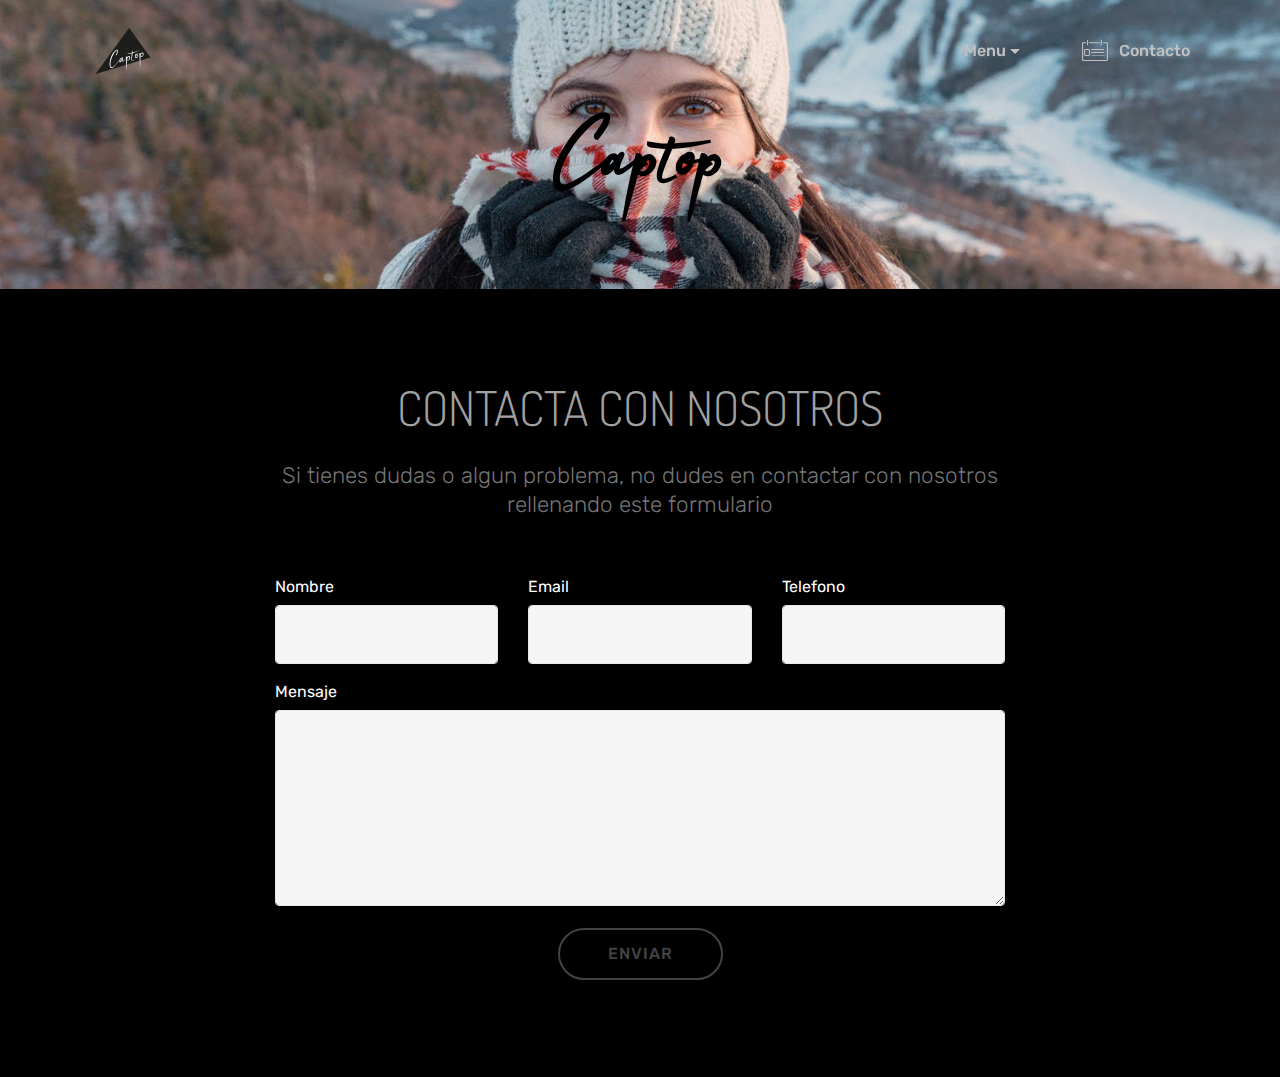
==== contacto.html @ b96c48ef "create github pages" ====
<!DOCTYPE html>
<html >
<head>
  <!-- Site made with Mobirise Website Builder v4.6.6, https://mobirise.com -->
  <meta charset="UTF-8">
  <meta http-equiv="X-UA-Compatible" content="IE=edge">
  <meta name="generator" content="Mobirise v4.6.6, mobirise.com">
  <meta name="viewport" content="width=device-width, initial-scale=1, minimum-scale=1">
  <link rel="shortcut icon" href="assets/images/logo2-a-1.svg" type="image/x-icon">
  <meta name="description" content="">
  <title>Contacto</title>
  <link rel="stylesheet" href="assets/web/assets/mobirise-icons/mobirise-icons.css">
  <link rel="stylesheet" href="assets/tether/tether.min.css">
  <link rel="stylesheet" href="assets/bootstrap/css/bootstrap.min.css">
  <link rel="stylesheet" href="assets/bootstrap/css/bootstrap-grid.min.css">
  <link rel="stylesheet" href="assets/bootstrap/css/bootstrap-reboot.min.css">
  <link rel="stylesheet" href="assets/dropdown/css/style.css">
  <link rel="stylesheet" href="assets/theme/css/style.css">
  <link href="assets/fonts/style.css" rel="stylesheet">
  <link rel="stylesheet" href="assets/mobirise/css/mbr-additional.css" type="text/css">
  
  
  
</head>
<body>
  <section class="menu cid-qMp9y1ImsM" once="menu" id="menu1-g">

    

    <nav class="navbar navbar-expand beta-menu navbar-dropdown align-items-center navbar-fixed-top navbar-toggleable-sm bg-color transparent">
        <button class="navbar-toggler navbar-toggler-right" type="button" data-toggle="collapse" data-target="#navbarSupportedContent" aria-controls="navbarSupportedContent" aria-expanded="false" aria-label="Toggle navigation">
            <div class="hamburger">
                <span></span>
                <span></span>
                <span></span>
                <span></span>
            </div>
        </button>
        <div class="menu-logo">
            <div class="navbar-brand">
                <span class="navbar-logo">
                    
                         <a href="index.html"><img src="assets/images/logo2-a-1.svg" alt="Mobirise" title="" style="height: 5.4rem;"></a>
                    
                </span>
                
            </div>
        </div>
        <div class="collapse navbar-collapse" id="navbarSupportedContent">
            <ul class="navbar-nav nav-dropdown nav-right" data-app-modern-menu="true"><li class="nav-item dropdown">
                    <a class="nav-link link dropdown-toggle text-secondary display-7" href="https://mobirise.com" data-toggle="dropdown-submenu" aria-expanded="false">Menu</a><div class="dropdown-menu"><a class="dropdown-item text-secondary display-7" href="guantes.html">Guantes</a></div>
                </li><li class="nav-item"><a class="nav-link link text-secondary display-7" href="https://mobirise.com"></a></li><li class="nav-item"><a class="nav-link link text-secondary display-7" href="https://mobirise.com"></a></li>
                <li class="nav-item">
                    <a class="nav-link link text-secondary display-7" href="contacto.html"><span class="mbri-contact-form mbr-iconfont mbr-iconfont-btn"></span>Contacto</a>
                </li></ul>
            
        </div>
    </nav>
</section>

<section class="engine"><a href="https://mobirise.ws/a">best free site builder</a></section><section class="header1 cid-qMp9y2sb4Q mbr-parallax-background" id="header1-h">

    

    

    <div class="container">
        <div class="row justify-content-md-center">
            <div class="mbr-white col-md-10">
                <h1 class="mbr-section-title align-center mbr-bold pb-3 mbr-fonts-style display-1">
                    Captop</h1>
                
                
                
            </div>
        </div>
    </div>

</section>

<section class="mbr-section form1 cid-qMp9KgMNsr" id="form1-k">

    

    
    <div class="container">
        <div class="row justify-content-center">
            <div class="title col-12 col-lg-8">
                <h2 class="mbr-section-title align-center pb-3 mbr-fonts-style display-2">
                    CONTACTA CON NOSOTROS</h2>
                <h3 class="mbr-section-subtitle align-center mbr-light pb-3 mbr-fonts-style display-5">Si tienes dudas o algun problema, no dudes en contactar con nosotros rellenando este formulario</h3>
            </div>
        </div>
    </div>
    <div class="container">
        <div class="row justify-content-center">
            <div class="media-container-column col-lg-8" data-form-type="formoid">
                    <div data-form-alert="" hidden="">Gracias por contactar con nosotros, le responderemos lo antes posible. :)</div>
            
                    <form class="mbr-form" action="https://mobirise.com/" method="post" data-form-title="Mobirise Form"><input type="hidden" name="email" data-form-email="true" value="CwK1lJgbt10EMKtwX7HsGAl8DjVcjfV0bcOSW1JVJklhOaJPqnU090bZAW1/lZLxPg0rkuXOEtN1pyR1YtChTVlWdwWMEcW7f8yLIkxkQP5/hunBwJgjudk95UxKI7A6" data-form-field="Email">
                        <div class="row row-sm-offset">
                            <div class="col-md-4 multi-horizontal" data-for="name">
                                <div class="form-group">
                                    <label class="form-control-label mbr-fonts-style display-7" for="name-form1-k">Nombre</label>
                                    <input type="text" class="form-control" name="name" data-form-field="Name" required="" id="name-form1-k">
                                </div>
                            </div>
                            <div class="col-md-4 multi-horizontal" data-for="email">
                                <div class="form-group">
                                    <label class="form-control-label mbr-fonts-style display-7" for="email-form1-k">Email</label>
                                    <input type="email" class="form-control" name="email" data-form-field="Email" required="" id="email-form1-k">
                                </div>
                            </div>
                            <div class="col-md-4 multi-horizontal" data-for="phone">
                                <div class="form-group">
                                    <label class="form-control-label mbr-fonts-style display-7" for="phone-form1-k">Telefono</label>
                                    <input type="tel" class="form-control" name="phone" data-form-field="Phone" id="phone-form1-k">
                                </div>
                            </div>
                        </div>
                        <div class="form-group" data-for="message">
                            <label class="form-control-label mbr-fonts-style display-7" for="message-form1-k">Mensaje</label>
                            <textarea type="text" class="form-control" name="message" rows="7" data-form-field="Message" id="message-form1-k"></textarea>
                        </div>
            
                        <span class="input-group-btn"><button href="" type="submit" class="btn btn-form btn-warning-outline display-4">ENVIAR</button></span>
                    </form>
            </div>
        </div>
    </div>
</section>


  <script src="assets/web/assets/jquery/jquery.min.js"></script>
  <script src="assets/popper/popper.min.js"></script>
  <script src="assets/tether/tether.min.js"></script>
  <script src="assets/bootstrap/js/bootstrap.min.js"></script>
  <script src="assets/dropdown/js/script.min.js"></script>
  <script src="assets/touchswipe/jquery.touch-swipe.min.js"></script>
  <script src="assets/parallax/jarallax.min.js"></script>
  <script src="assets/smoothscroll/smooth-scroll.js"></script>
  <script src="assets/theme/js/script.js"></script>
  <script src="assets/formoid/formoid.min.js"></script>
  
  
</body>
</html>
---- assets/web/assets/mobirise-icons/mobirise-icons.css ----
@font-face {
  font-family: 'MobiriseIcons';
  src:  url('mobirise-icons.eot?spat4u');
  src:  url('mobirise-icons.eot?spat4u#iefix') format('embedded-opentype'),
    url('mobirise-icons.ttf?spat4u') format('truetype'),
    url('mobirise-icons.woff?spat4u') format('woff'),
    url('mobirise-icons.svg?spat4u#MobiriseIcons') format('svg');
  font-weight: normal;
  font-style: normal;
}

[class^="mbri-"], [class*=" mbri-"] {
  /* use !important to prevent issues with browser extensions that change fonts */
  font-family: MobiriseIcons !important;
  speak: none;
  font-style: normal;
  font-weight: normal;
  font-variant: normal;
  text-transform: none;
  line-height: 1;

  /* Better Font Rendering =========== */
  -webkit-font-smoothing: antialiased;
  -moz-osx-font-smoothing: grayscale;
}

.mbri-add-submenu:before {
  content: "\e900";
}
.mbri-alert:before {
  content: "\e901";
}
.mbri-align-center:before {
  content: "\e902";
}
.mbri-align-justify:before {
  content: "\e903";
}
.mbri-align-left:before {
  content: "\e904";
}
.mbri-align-right:before {
  content: "\e905";
}
.mbri-android:before {
  content: "\e906";
}
.mbri-apple:before {
  content: "\e907";
}
.mbri-arrow-down:before {
  content: "\e908";
}
.mbri-arrow-next:before {
  content: "\e909";
}
.mbri-arrow-prev:before {
  content: "\e90a";
}
.mbri-arrow-up:before {
  content: "\e90b";
}
.mbri-bold:before {
  content: "\e90c";
}
.mbri-bookmark:before {
  content: "\e90d";
}
.mbri-bootstrap:before {
  content: "\e90e";
}
.mbri-briefcase:before {
  content: "\e90f";
}
.mbri-browse:before {
  content: "\e910";
}
.mbri-bulleted-list:before {
  content: "\e911";
}
.mbri-calendar:before {
  content: "\e912";
}
.mbri-camera:before {
  content: "\e913";
}
.mbri-cart-add:before {
  content: "\e914";
}
.mbri-cart-full:before {
  content: "\e915";
}
.mbri-cash:before {
  content: "\e916";
}
.mbri-change-style:before {
  content: "\e917";
}
.mbri-chat:before {
  content: "\e918";
}
.mbri-clock:before {
  content: "\e919";
}
.mbri-close:before {
  content: "\e91a";
}
.mbri-cloud:before {
  content: "\e91b";
}
.mbri-code:before {
  content: "\e91c";
}
.mbri-contact-form:before {
  content: "\e91d";
}
.mbri-credit-card:before {
  content: "\e91e";
}
.mbri-cursor-click:before {
  content: "\e91f";
}
.mbri-cust-feedback:before {
  content: "\e920";
}
.mbri-database:before {
  content: "\e921";
}
.mbri-delivery:before {
  content: "\e922";
}
.mbri-desktop:before {
  content: "\e923";
}
.mbri-devices:before {
  content: "\e924";
}
.mbri-down:before {
  content: "\e925";
}
.mbri-download:before {
  content: "\e989";
}
.mbri-drag-n-drop:before {
  content: "\e927";
}
.mbri-drag-n-drop2:before {
  content: "\e928";
}
.mbri-edit:before {
  content: "\e929";
}
.mbri-edit2:before {
  content: "\e92a";
}
.mbri-error:before {
  content: "\e92b";
}
.mbri-extension:before {
  content: "\e92c";
}
.mbri-features:before {
  content: "\e92d";
}
.mbri-file:before {
  content: "\e92e";
}
.mbri-flag:before {
  content: "\e92f";
}
.mbri-folder:before {
  content: "\e930";
}
.mbri-gift:before {
  content: "\e931";
}
.mbri-github:before {
  content: "\e932";
}
.mbri-globe:before {
  content: "\e933";
}
.mbri-globe-2:before {
  content: "\e934";
}
.mbri-growing-chart:before {
  content: "\e935";
}
.mbri-hearth:before {
  content: "\e936";
}
.mbri-help:before {
  content: "\e937";
}
.mbri-home:before {
  content: "\e938";
}
.mbri-hot-cup:before {
  content: "\e939";
}
.mbri-idea:before {
  content: "\e93a";
}
.mbri-image-gallery:before {
  content: "\e93b";
}
.mbri-image-slider:before {
  content: "\e93c";
}
.mbri-info:before {
  content: "\e93d";
}
.mbri-italic:before {
  content: "\e93e";
}
.mbri-key:before {
  content: "\e93f";
}
.mbri-laptop:before {
  content: "\e940";
}
.mbri-layers:before {
  content: "\e941";
}
.mbri-left-right:before {
  content: "\e942";
}
.mbri-left:before {
  content: "\e943";
}
.mbri-letter:before {
  content: "\e944";
}
.mbri-like:before {
  content: "\e945";
}
.mbri-link:before {
  content: "\e946";
}
.mbri-lock:before {
  content: "\e947";
}
.mbri-login:before {
  content: "\e948";
}
.mbri-logout:before {
  content: "\e949";
}
.mbri-magic-stick:before {
  content: "\e94a";
}
.mbri-map-pin:before {
  content: "\e94b";
}
.mbri-menu:before {
  content: "\e94c";
}
.mbri-mobile:before {
  content: "\e94d";
}
.mbri-mobile2:before {
  content: "\e94e";
}
.mbri-mobirise:before {
  content: "\e94f";
}
.mbri-more-horizontal:before {
  content: "\e950";
}
.mbri-more-vertical:before {
  content: "\e951";
}
.mbri-music:before {
  content: "\e952";
}
.mbri-new-file:before {
  content: "\e953";
}
.mbri-numbered-list:before {
  content: "\e954";
}
.mbri-opened-folder:before {
  content: "\e955";
}
.mbri-pages:before {
  content: "\e956";
}
.mbri-paper-plane:before {
  content: "\e957";
}
.mbri-paperclip:before {
  content: "\e958";
}
.mbri-photo:before {
  content: "\e959";
}
.mbri-photos:before {
  content: "\e95a";
}
.mbri-pin:before {
  content: "\e95b";
}
.mbri-play:before {
  content: "\e95c";
}
.mbri-plus:before {
  content: "\e95d";
}
.mbri-preview:before {
  content: "\e95e";
}
.mbri-print:before {
  content: "\e95f";
}
.mbri-protect:before {
  content: "\e960";
}
.mbri-question:before {
  content: "\e961";
}
.mbri-quote-left:before {
  content: "\e962";
}
.mbri-quote-right:before {
  content: "\e963";
}
.mbri-refresh:before {
  content: "\e964";
}
.mbri-responsive:before {
  content: "\e965";
}
.mbri-right:before {
  content: "\e966";
}
.mbri-rocket:before {
  content: "\e967";
}
.mbri-sad-face:before {
  content: "\e968";
}
.mbri-sale:before {
  content: "\e969";
}
.mbri-save:before {
  content: "\e96a";
}
.mbri-search:before {
  content: "\e96b";
}
.mbri-setting:before {
  content: "\e96c";
}
.mbri-setting2:before {
  content: "\e96d";
}
.mbri-setting3:before {
  content: "\e96e";
}
.mbri-share:before {
  content: "\e96f";
}
.mbri-shopping-bag:before {
  content: "\e970";
}
.mbri-shopping-basket:before {
  content: "\e971";
}
.mbri-shopping-cart:before {
  content: "\e972";
}
.mbri-sites:before {
  content: "\e973";
}
.mbri-smile-face:before {
  content: "\e974";
}
.mbri-speed:before {
  content: "\e975";
}
.mbri-star:before {
  content: "\e976";
}
.mbri-success:before {
  content: "\e977";
}
.mbri-sun:before {
  content: "\e978";
}
.mbri-sun2:before {
  content: "\e979";
}
.mbri-tablet:before {
  content: "\e97a";
}
.mbri-tablet-vertical:before {
  content: "\e97b";
}
.mbri-target:before {
  content: "\e97c";
}
.mbri-timer:before {
  content: "\e97d";
}
.mbri-to-ftp:before {
  content: "\e97e";
}
.mbri-to-local-drive:before {
  content: "\e97f";
}
.mbri-touch-swipe:before {
  content: "\e980";
}
.mbri-touch:before {
  content: "\e981";
}
.mbri-trash:before {
  content: "\e982";
}
.mbri-underline:before {
  content: "\e983";
}
.mbri-unlink:before {
  content: "\e984";
}
.mbri-unlock:before {
  content: "\e985";
}
.mbri-up-down:before {
  content: "\e986";
}
.mbri-up:before {
  content: "\e987";
}
.mbri-update:before {
  content: "\e988";
}
.mbri-upload:before {
 content: "\e926"; 
}
.mbri-user:before {
  content: "\e98a";
}
.mbri-user2:before {
  content: "\e98b";
}
.mbri-users:before {
  content: "\e98c";
}
.mbri-video:before {
  content: "\e98d";
}
.mbri-video-play:before {
  content: "\e98e";
}
.mbri-watch:before {
  content: "\e98f";
}
.mbri-website-theme:before {
  content: "\e990";
}
.mbri-wifi:before {
  content: "\e991";
}
.mbri-windows:before {
  content: "\e992";
}
.mbri-zoom-out:before {
  content: "\e993";
}
.mbri-redo:before {
  content: "\e994";
}
.mbri-undo:before {
  content: "\e995";
}
---- assets/dropdown/css/style.css ----
.navbar-dropdown {
  left: 0;
  padding: 0;
  position: absolute;
  right: 0;
  top: 0;
  transition: all 0.45s ease;
  z-index: 1030;
  background: #282828; }
  .navbar-dropdown .navbar-logo {
    margin-right: 0.8rem;
    transition: margin 0.3s ease-in-out;
    vertical-align: middle; }
    .navbar-dropdown .navbar-logo img {
      height: 3.125rem;
      transition: all 0.3s ease-in-out; }
    .navbar-dropdown .navbar-logo.mbr-iconfont {
      font-size: 3.125rem;
      line-height: 3.125rem; }
  .navbar-dropdown .navbar-caption {
    font-weight: 700;
    white-space: normal;
    vertical-align: -4px;
    line-height: 3.125rem !important; }
    .navbar-dropdown .navbar-caption, .navbar-dropdown .navbar-caption:hover {
      color: inherit;
      text-decoration: none; }
  .navbar-dropdown .mbr-iconfont + .navbar-caption {
    vertical-align: -1px; }
  .navbar-dropdown.navbar-fixed-top {
    position: fixed; }
  .navbar-dropdown .navbar-brand span {
    vertical-align: -4px; }
  .navbar-dropdown.bg-color.transparent {
    background: none; }
  .navbar-dropdown.navbar-short .navbar-brand {
    padding: 0.625rem 0; }
    .navbar-dropdown.navbar-short .navbar-brand span {
      vertical-align: -1px; }
  .navbar-dropdown.navbar-short .navbar-caption {
    line-height: 2.375rem !important;
    vertical-align: -2px; }
  .navbar-dropdown.navbar-short .navbar-logo {
    margin-right: 0.5rem; }
    .navbar-dropdown.navbar-short .navbar-logo img {
      height: 2.375rem; }
    .navbar-dropdown.navbar-short .navbar-logo.mbr-iconfont {
      font-size: 2.375rem;
      line-height: 2.375rem; }
  .navbar-dropdown.navbar-short .mbr-table-cell {
    height: 3.625rem; }
  .navbar-dropdown .navbar-close {
    left: 0.6875rem;
    position: fixed;
    top: 0.75rem;
    z-index: 1000; }
  .navbar-dropdown .hamburger-icon {
    content: "";
    display: inline-block;
    vertical-align: middle;
    width: 16px;
    -webkit-box-shadow: 0 -6px 0 1px #282828,0 0 0 1px #282828,0 6px 0 1px #282828;
    -moz-box-shadow: 0 -6px 0 1px #282828,0 0 0 1px #282828,0 6px 0 1px #282828;
    box-shadow: 0 -6px 0 1px #282828,0 0 0 1px #282828,0 6px 0 1px #282828; }

.dropdown-menu .dropdown-toggle[data-toggle="dropdown-submenu"]::after {
  border-bottom: 0.35em solid transparent;
  border-left: 0.35em solid;
  border-right: 0;
  border-top: 0.35em solid transparent;
  margin-left: 0.3rem; }

.dropdown-menu .dropdown-item:focus {
  outline: 0; }

.nav-dropdown {
  font-size: 0.75rem;
  font-weight: 500;
  height: auto !important; }
  .nav-dropdown .nav-btn {
    padding-left: 1rem; }
  .nav-dropdown .link {
    margin: .667em 1.667em;
    font-weight: 500;
    padding: 0;
    transition: color .2s ease-in-out; }
    .nav-dropdown .link.dropdown-toggle {
      margin-right: 2.583em; }
      .nav-dropdown .link.dropdown-toggle::after {
        margin-left: .25rem;
        border-top: 0.35em solid;
        border-right: 0.35em solid transparent;
        border-left: 0.35em solid transparent;
        border-bottom: 0; }
      .nav-dropdown .link.dropdown-toggle[aria-expanded="true"] {
        margin: 0;
        padding: 0.667em 3.263em  0.667em 1.667em; }
  .nav-dropdown .link::after,
  .nav-dropdown .dropdown-item::after {
    color: inherit; }
  .nav-dropdown .btn {
    font-size: 0.75rem;
    font-weight: 700;
    letter-spacing: 0;
    margin-bottom: 0;
    padding-left: 1.25rem;
    padding-right: 1.25rem; }
  .nav-dropdown .dropdown-menu {
    border-radius: 0;
    border: 0;
    left: 0;
    margin: 0;
    padding-bottom: 1.25rem;
    padding-top: 1.25rem;
    position: relative; }
  .nav-dropdown .dropdown-submenu {
    margin-left: 0.125rem;
    top: 0; }
  .nav-dropdown .dropdown-item {
    font-weight: 500;
    line-height: 2;
    padding: 0.3846em 4.615em 0.3846em 1.5385em;
    position: relative;
    transition: color .2s ease-in-out, background-color .2s ease-in-out; }
    .nav-dropdown .dropdown-item::after {
      margin-top: -0.3077em;
      position: absolute;
      right: 1.1538em;
      top: 50%; }
    .nav-dropdown .dropdown-item:focus, .nav-dropdown .dropdown-item:hover {
      background: none; }

@media (max-width: 767px) {
  .nav-dropdown.navbar-toggleable-sm {
    bottom: 0;
    display: none;
    left: 0;
    overflow-x: hidden;
    position: fixed;
    top: 0;
    transform: translateX(-100%);
    -ms-transform: translateX(-100%);
    -webkit-transform: translateX(-100%);
    width: 18.75rem;
    z-index: 999; } }
.nav-dropdown.navbar-toggleable-xl {
  bottom: 0;
  display: none;
  left: 0;
  overflow-x: hidden;
  position: fixed;
  top: 0;
  transform: translateX(-100%);
  -ms-transform: translateX(-100%);
  -webkit-transform: translateX(-100%);
  width: 18.75rem;
  z-index: 999; }

.nav-dropdown-sm {
  display: block !important;
  overflow-x: hidden;
  overflow: auto;
  padding-top: 3.875rem; }
  .nav-dropdown-sm::after {
    content: "";
    display: block;
    height: 3rem;
    width: 100%; }
  .nav-dropdown-sm.collapse.in ~ .navbar-close {
    display: block !important; }
  .nav-dropdown-sm.collapsing, .nav-dropdown-sm.collapse.in {
    transform: translateX(0);
    -ms-transform: translateX(0);
    -webkit-transform: translateX(0);
    transition: all 0.25s ease-out;
    -webkit-transition: all 0.25s ease-out;
    background: #282828; }
  .nav-dropdown-sm.collapsing[aria-expanded="false"] {
    transform: translateX(-100%);
    -ms-transform: translateX(-100%);
    -webkit-transform: translateX(-100%); }
  .nav-dropdown-sm .nav-item {
    display: block;
    margin-left: 0 !important;
    padding-left: 0; }
  .nav-dropdown-sm .link,
  .nav-dropdown-sm .dropdown-item {
    border-top: 1px dotted rgba(255, 255, 255, 0.1);
    font-size: 0.8125rem;
    line-height: 1.6;
    margin: 0 !important;
    padding: 0.875rem 2.4rem 0.875rem 1.5625rem !important;
    position: relative;
    white-space: normal; }
    .nav-dropdown-sm .link:focus, .nav-dropdown-sm .link:hover,
    .nav-dropdown-sm .dropdown-item:focus,
    .nav-dropdown-sm .dropdown-item:hover {
      background: rgba(0, 0, 0, 0.2) !important;
      color: #c0a375; }
  .nav-dropdown-sm .nav-btn {
    position: relative;
    padding: 1.5625rem 1.5625rem 0 1.5625rem; }
    .nav-dropdown-sm .nav-btn::before {
      border-top: 1px dotted rgba(255, 255, 255, 0.1);
      content: "";
      left: 0;
      position: absolute;
      top: 0;
      width: 100%; }
    .nav-dropdown-sm .nav-btn + .nav-btn {
      padding-top: 0.625rem; }
      .nav-dropdown-sm .nav-btn + .nav-btn::before {
        display: none; }
  .nav-dropdown-sm .btn {
    padding: 0.625rem 0; }
  .nav-dropdown-sm .dropdown-toggle[data-toggle="dropdown-submenu"]::after {
    margin-left: .25rem;
    border-top: 0.35em solid;
    border-right: 0.35em solid transparent;
    border-left: 0.35em solid transparent;
    border-bottom: 0; }
  .nav-dropdown-sm .dropdown-toggle[data-toggle="dropdown-submenu"][aria-expanded="true"]::after {
    border-top: 0;
    border-right: 0.35em solid transparent;
    border-left: 0.35em solid transparent;
    border-bottom: 0.35em solid; }
  .nav-dropdown-sm .dropdown-menu {
    margin: 0;
    padding: 0;
    position: relative;
    top: 0;
    left: 0;
    width: 100%;
    border: 0;
    float: none;
    border-radius: 0;
    background: none; }
  .nav-dropdown-sm .dropdown-submenu {
    left: 100%;
    margin-left: 0.125rem;
    margin-top: -1.25rem;
    top: 0; }

.navbar-toggleable-sm .nav-dropdown .dropdown-menu {
  position: absolute; }

.navbar-toggleable-sm .nav-dropdown .dropdown-submenu {
  left: 100%;
  margin-left: 0.125rem;
  margin-top: -1.25rem;
  top: 0; }

.navbar-toggleable-sm.opened .nav-dropdown .dropdown-menu {
  position: relative; }

.navbar-toggleable-sm.opened .nav-dropdown .dropdown-submenu {
  left: 0;
  margin-left: 00rem;
  margin-top: 0rem;
  top: 0; }

.is-builder .nav-dropdown.collapsing {
  transition: none !important; }

/*# sourceMappingURL=style.css.map */
---- assets/theme/css/style.css ----
/*!
 * Mobirise v4 theme (https://mobirise.com/)
 * Copyright 2017 Mobirise
 */
section {
  background-color: #eeeeee; }

section,
.container,
.container-fluid {
  position: relative;
  word-wrap: break-word; }

a.mbr-iconfont:hover {
  text-decoration: none; }

.article .lead p, .article .lead ul, .article .lead ol, .article .lead pre, .article .lead blockquote {
  margin-bottom: 0; }

a {
  font-style: normal;
  font-weight: 400;
  cursor: pointer; }
  a, a:hover {
    text-decoration: none; }

figure {
  margin-bottom: 0; }

body {
  color: #232323; }

h1, h2, h3, h4, h5, h6,
.h1, .h2, .h3, .h4, .h5, .h6,
.display-1, .display-2, .display-3, .display-4 {
  line-height: 1;
  word-break: break-word;
  word-wrap: break-word; }

b, strong {
  font-weight: bold; }

blockquote {
  padding: 10px 0 10px 20px;
  position: relative;
  border-left: 2px solid;
  border-color: #ff3366; }

input:-webkit-autofill, input:-webkit-autofill:hover, input:-webkit-autofill:focus, input:-webkit-autofill:active {
  transition-delay: 9999s;
  transition-property: background-color, color; }

textarea[type="hidden"] {
  display: none; }

body {
  position: relative; }

section {
  background-position: 50% 50%;
  background-repeat: no-repeat;
  background-size: cover; }
  section .mbr-background-video,
  section .mbr-background-video-preview {
    position: absolute;
    bottom: 0;
    left: 0;
    right: 0;
    top: 0; }

.hidden {
  visibility: hidden; }

.mbr-z-index20 {
  z-index: 20; }

/*! Base colors */
.mbr-white {
  color: #ffffff; }

.mbr-black {
  color: #000000; }

.mbr-bg-white {
  background-color: #ffffff; }

.mbr-bg-black {
  background-color: #000000; }

/*! Text-aligns */
.align-left {
  text-align: left; }

.align-center {
  text-align: center; }

.align-right {
  text-align: right; }

@media (max-width: 767px) {
  .align-left, .align-center, .align-right, .mbr-section-btn, .mbr-section-title {
    text-align: center; } }
/*! Font-weight  */
.mbr-light {
  font-weight: 300; }

.mbr-regular {
  font-weight: 400; }

.mbr-semibold {
  font-weight: 500; }

.mbr-bold {
  font-weight: 700; }

/*! Media  */
.media-size-item {
  -webkit-flex: 1 1 auto;
  -moz-flex: 1 1 auto;
  -ms-flex: 1 1 auto;
  -o-flex: 1 1 auto;
  flex: 1 1 auto; }

.media-content {
  -webkit-flex-basis: 100%;
  flex-basis: 100%; }

.media-container-row {
  display: -ms-flexbox;
  display: -webkit-flex;
  display: flex;
  -webkit-flex-direction: row;
  -ms-flex-direction: row;
  flex-direction: row;
  -webkit-flex-wrap: wrap;
  -ms-flex-wrap: wrap;
  flex-wrap: wrap;
  -webkit-justify-content: center;
  -ms-flex-pack: center;
  justify-content: center;
  -webkit-align-content: center;
  -ms-flex-line-pack: center;
  align-content: center;
  -webkit-align-items: start;
  -ms-flex-align: start;
  align-items: start; }
  .media-container-row .media-size-item {
    width: 400px; }

.media-container-column {
  display: -ms-flexbox;
  display: -webkit-flex;
  display: flex;
  -webkit-flex-direction: column;
  -ms-flex-direction: column;
  flex-direction: column;
  -webkit-flex-wrap: wrap;
  -ms-flex-wrap: wrap;
  flex-wrap: wrap;
  -webkit-justify-content: center;
  -ms-flex-pack: center;
  justify-content: center;
  -webkit-align-content: center;
  -ms-flex-line-pack: center;
  align-content: center;
  -webkit-align-items: stretch;
  -ms-flex-align: stretch;
  align-items: stretch; }
  .media-container-column > * {
    width: 100%; }

@media (min-width: 992px) {
  .media-container-row {
    -webkit-flex-wrap: nowrap;
    -ms-flex-wrap: nowrap;
    flex-wrap: nowrap; } }
figure {
  overflow: hidden; }

figure[mbr-media-size] {
  transition: width 0.1s; }

.mbr-figure img, .mbr-figure iframe {
  display: block;
  width: 100%; }

.card {
  background-color: transparent;
  border: none; }

.card-img {
  text-align: center;
  flex-shrink: 0; }

.media {
  max-width: 100%;
  margin: 0 auto; }

.mbr-figure {
  -ms-flex-item-align: center;
  -ms-grid-row-align: center;
  -webkit-align-self: center;
  align-self: center; }

.media-container > div {
  max-width: 100%; }

.mbr-figure img, .card-img img {
  width: 100%; }

@media (max-width: 991px) {
  .media-size-item {
    width: auto !important; }

  .media {
    width: auto; }

  .mbr-figure {
    width: 100% !important; } }
/*! Buttons */
.mbr-section-btn {
  margin-left: -.25rem;
  margin-right: -.25rem;
  font-size: 0; }

nav .mbr-section-btn {
  margin-left: 0rem;
  margin-right: 0rem; }

/*! Btn icon margin */
.btn .mbr-iconfont, .btn.btn-sm .mbr-iconfont {
  cursor: pointer;
  margin-right: 0.5rem; }

.btn.btn-md .mbr-iconfont, .btn.btn-md .mbr-iconfont {
  margin-right: 0.8rem; }

.mbr-regular {
  font-weight: 400; }

.mbr-semibold {
  font-weight: 500; }

.mbr-bold {
  font-weight: 700; }

[type="submit"] {
  -webkit-appearance: none; }

/*! Full-screen */
.mbr-fullscreen .mbr-overlay {
  min-height: 100vh; }

.mbr-fullscreen {
  display: flex;
  display: -webkit-flex;
  display: -moz-flex;
  display: -ms-flex;
  display: -o-flex;
  align-items: center;
  -webkit-align-items: center;
  min-height: 100vh;
  padding-top: 3rem;
  padding-bottom: 3rem; }

/*! Map */
.map {
  height: 25rem;
  position: relative; }
  .map iframe {
    width: 100%;
    height: 100%; }

/* Form */
.form-asterisk {
  font-family: initial;
  position: absolute;
  top: -2px;
  font-weight: normal; }

/*! Scroll to top arrow */
.mbr-arrow-up {
  bottom: 25px;
  right: 90px;
  position: fixed;
  text-align: right;
  z-index: 5000;
  color: #ffffff;
  font-size: 32px;
  transform: rotate(180deg);
  -webkit-transform: rotate(180deg); }

.mbr-arrow-up a {
  background: rgba(0, 0, 0, 0.2);
  border-radius: 3px;
  color: #fff;
  display: inline-block;
  height: 60px;
  width: 60px;
  outline-style: none !important;
  position: relative;
  text-decoration: none;
  transition: all .3s ease-in-out;
  cursor: pointer;
  text-align: center; }
  .mbr-arrow-up a:hover {
    background-color: rgba(0, 0, 0, 0.4); }
  .mbr-arrow-up a i {
    line-height: 60px; }

.mbr-arrow-up-icon {
  display: block;
  color: #fff; }

.mbr-arrow-up-icon::before {
  content: "\203a";
  display: inline-block;
  font-family: serif;
  font-size: 32px;
  line-height: 1;
  font-style: normal;
  position: relative;
  top: 6px;
  left: -4px;
  -webkit-transform: rotate(-90deg);
  transform: rotate(-90deg); }

/*! Arrow Down */
.mbr-arrow {
  position: absolute;
  bottom: 45px;
  left: 50%;
  width: 60px;
  height: 60px;
  cursor: pointer;
  background-color: rgba(80, 80, 80, 0.5);
  border-radius: 50%;
  -webkit-transform: translateX(-50%);
  transform: translateX(-50%); }
  .mbr-arrow > a {
    display: inline-block;
    text-decoration: none;
    outline-style: none;
    -webkit-animation: arrowdown 1.7s ease-in-out infinite;
    animation: arrowdown 1.7s ease-in-out infinite; }
    .mbr-arrow > a > i {
      position: absolute;
      top: -2px;
      left: 15px;
      font-size: 2rem; }

@keyframes arrowdown {
  0% {
    transform: translateY(0px);
    -webkit-transform: translateY(0px); }
  50% {
    transform: translateY(-5px);
    -webkit-transform: translateY(-5px); }
  100% {
    transform: translateY(0px);
    -webkit-transform: translateY(0px); } }
@-webkit-keyframes arrowdown {
  0% {
    transform: translateY(0px);
    -webkit-transform: translateY(0px); }
  50% {
    transform: translateY(-5px);
    -webkit-transform: translateY(-5px); }
  100% {
    transform: translateY(0px);
    -webkit-transform: translateY(0px); } }
@media (max-width: 500px) {
  .mbr-arrow-up {
    left: 50%;
    right: auto;
    transform: translateX(-50%) rotate(180deg);
    -webkit-transform: translateX(-50%) rotate(180deg); } }
/*Gradients animation*/
@keyframes gradient-animation {
  from {
    background-position: 0% 100%;
    animation-timing-function: ease-in-out; }
  to {
    background-position: 100% 0%;
    animation-timing-function: ease-in-out; } }
@-webkit-keyframes gradient-animation {
  from {
    background-position: 0% 100%;
    animation-timing-function: ease-in-out; }
  to {
    background-position: 100% 0%;
    animation-timing-function: ease-in-out; } }
.bg-gradient {
  background-size: 200% 200%;
  animation: gradient-animation 5s infinite alternate;
  -webkit-animation: gradient-animation 5s infinite alternate; }

.menu .navbar-brand {
  display: -webkit-flex; }
  .menu .navbar-brand span {
    display: flex;
    display: -webkit-flex; }
  .menu .navbar-brand .navbar-caption-wrap {
    display: -webkit-flex; }
  .menu .navbar-brand .navbar-logo img {
    display: -webkit-flex; }
@media (min-width: 768px) and (max-width: 991px) {
  .menu .navbar-toggleable-sm .navbar-nav {
    display: -webkit-box;
    display: -webkit-flex;
    display: -ms-flexbox; } }
@media (min-width: 992px) {
  .menu .navbar-nav.nav-dropdown {
    display: -webkit-flex; }
  .menu .navbar-toggleable-sm .navbar-collapse {
    display: -webkit-flex !important; } }

/*# sourceMappingURL=style.css.map */
.engine {
	position: absolute;
	text-indent: -2400px;
	text-align: center;
	padding: 0;
	top: 0;
	left: -2400px;
}
---- assets/fonts/style.css ----
@font-face {
   font-family: 'Apalu';
   src: url('Apalu/font.ttf');
}
---- assets/mobirise/css/mbr-additional.css ----
@import url(https://fonts.googleapis.com/css?family=Dosis:200,300,400,500,600,700,800);
@import url(https://fonts.googleapis.com/css?family=Rubik:300,300i,400,400i,500,500i,700,700i,900,900i);




body {
  font-style: normal;
  line-height: 1.5;
}
.mbr-section-title {
  font-style: normal;
  line-height: 1.2;
}
.mbr-section-subtitle {
  line-height: 1.3;
}
.mbr-text {
  font-style: normal;
  line-height: 1.6;
}
.display-1 {
  font-family: 'Apalu';
  font-size: 6rem;
}
.display-1 > .mbr-iconfont {
  font-size: 9.6rem;
}
.display-2 {
  font-family: 'Dosis', sans-serif;
  font-size: 3rem;
}
.display-2 > .mbr-iconfont {
  font-size: 4.8rem;
}
.display-4 {
  font-family: 'Rubik', sans-serif;
  font-size: 1rem;
}
.display-4 > .mbr-iconfont {
  font-size: 1.6rem;
}
.display-5 {
  font-family: 'Rubik', sans-serif;
  font-size: 1.4rem;
}
.display-5 > .mbr-iconfont {
  font-size: 2.24rem;
}
.display-7 {
  font-family: 'Rubik', sans-serif;
  font-size: 1rem;
}
.display-7 > .mbr-iconfont {
  font-size: 1.6rem;
}
/* ---- Fluid typography for mobile devices ---- */
/* 1.4 - font scale ratio ( bootstrap == 1.42857 ) */
/* 100vw - current viewport width */
/* (48 - 20)  48 == 48rem == 768px, 20 == 20rem == 320px(minimal supported viewport) */
/* 0.65 - min scale variable, may vary */
@media (max-width: 768px) {
  .display-1 {
    font-size: 4.8rem;
    font-size: calc( 2.75rem + (6 - 2.75) * ((100vw - 20rem) / (48 - 20)));
    line-height: calc( 1.4 * (2.75rem + (6 - 2.75) * ((100vw - 20rem) / (48 - 20))));
  }
  .display-2 {
    font-size: 2.4rem;
    font-size: calc( 1.7rem + (3 - 1.7) * ((100vw - 20rem) / (48 - 20)));
    line-height: calc( 1.4 * (1.7rem + (3 - 1.7) * ((100vw - 20rem) / (48 - 20))));
  }
  .display-4 {
    font-size: 0.8rem;
    font-size: calc( 1rem + (1 - 1) * ((100vw - 20rem) / (48 - 20)));
    line-height: calc( 1.4 * (1rem + (1 - 1) * ((100vw - 20rem) / (48 - 20))));
  }
  .display-5 {
    font-size: 1.12rem;
    font-size: calc( 1.14rem + (1.4 - 1.14) * ((100vw - 20rem) / (48 - 20)));
    line-height: calc( 1.4 * (1.14rem + (1.4 - 1.14) * ((100vw - 20rem) / (48 - 20))));
  }
}
/* Buttons */
.btn {
  font-weight: 500;
  border-width: 2px;
  font-style: normal;
  letter-spacing: 1px;
  margin: .4rem .8rem;
  white-space: normal;
  -webkit-transition: all 0.3s ease-in-out;
  -moz-transition: all 0.3s ease-in-out;
  transition: all 0.3s ease-in-out;
  padding: 1rem 3rem;
  border-radius: 3px;
  display: inline-flex;
  align-items: center;
  justify-content: center;
  word-break: break-word;
}
.btn-sm {
  font-weight: 500;
  letter-spacing: 1px;
  -webkit-transition: all 0.3s ease-in-out;
  -moz-transition: all 0.3s ease-in-out;
  transition: all 0.3s ease-in-out;
  padding: 0.6rem 1.5rem;
  border-radius: 3px;
}
.btn-md {
  font-weight: 500;
  letter-spacing: 1px;
  margin: .4rem .8rem !important;
  -webkit-transition: all 0.3s ease-in-out;
  -moz-transition: all 0.3s ease-in-out;
  transition: all 0.3s ease-in-out;
  padding: 1rem 3rem;
  border-radius: 3px;
}
.btn-lg {
  font-weight: 500;
  letter-spacing: 1px;
  margin: .4rem .8rem !important;
  -webkit-transition: all 0.3s ease-in-out;
  -moz-transition: all 0.3s ease-in-out;
  transition: all 0.3s ease-in-out;
  padding: 1.2rem 3.2rem;
  border-radius: 3px;
}
.bg-primary {
  background-color: #000000 !important;
}
.bg-success {
  background-color: #ffffff !important;
}
.bg-info {
  background-color: #232323 !important;
}
.bg-warning {
  background-color: #767676 !important;
}
.bg-danger {
  background-color: #a1a1a1 !important;
}
.btn-primary,
.btn-primary:active {
  background-color: #000000 !important;
  border-color: #000000 !important;
  color: #ffffff !important;
}
.btn-primary:hover,
.btn-primary:focus,
.btn-primary.focus,
.btn-primary.active {
  color: #ffffff !important;
  background-color: #000000 !important;
  border-color: #000000 !important;
}
.btn-primary.disabled,
.btn-primary:disabled {
  color: #ffffff !important;
  background-color: #000000 !important;
  border-color: #000000 !important;
}
.btn-secondary,
.btn-secondary:active {
  background-color: #c1c1c1 !important;
  border-color: #c1c1c1 !important;
  color: #ffffff !important;
}
.btn-secondary:hover,
.btn-secondary:focus,
.btn-secondary.focus,
.btn-secondary.active {
  color: #ffffff !important;
  background-color: #9b9b9b !important;
  border-color: #9b9b9b !important;
}
.btn-secondary.disabled,
.btn-secondary:disabled {
  color: #ffffff !important;
  background-color: #9b9b9b !important;
  border-color: #9b9b9b !important;
}
.btn-info,
.btn-info:active {
  background-color: #232323 !important;
  border-color: #232323 !important;
  color: #ffffff !important;
}
.btn-info:hover,
.btn-info:focus,
.btn-info.focus,
.btn-info.active {
  color: #ffffff !important;
  background-color: #000000 !important;
  border-color: #000000 !important;
}
.btn-info.disabled,
.btn-info:disabled {
  color: #ffffff !important;
  background-color: #000000 !important;
  border-color: #000000 !important;
}
.btn-success,
.btn-success:active {
  background-color: #ffffff !important;
  border-color: #ffffff !important;
  color: #808080 !important;
}
.btn-success:hover,
.btn-success:focus,
.btn-success.focus,
.btn-success.active {
  color: #808080 !important;
  background-color: #d9d9d9 !important;
  border-color: #d9d9d9 !important;
}
.btn-success.disabled,
.btn-success:disabled {
  color: #808080 !important;
  background-color: #d9d9d9 !important;
  border-color: #d9d9d9 !important;
}
.btn-warning,
.btn-warning:active {
  background-color: #767676 !important;
  border-color: #767676 !important;
  color: #ffffff !important;
}
.btn-warning:hover,
.btn-warning:focus,
.btn-warning.focus,
.btn-warning.active {
  color: #ffffff !important;
  background-color: #505050 !important;
  border-color: #505050 !important;
}
.btn-warning.disabled,
.btn-warning:disabled {
  color: #ffffff !important;
  background-color: #505050 !important;
  border-color: #505050 !important;
}
.btn-danger,
.btn-danger:active {
  background-color: #a1a1a1 !important;
  border-color: #a1a1a1 !important;
  color: #ffffff !important;
}
.btn-danger:hover,
.btn-danger:focus,
.btn-danger.focus,
.btn-danger.active {
  color: #ffffff !important;
  background-color: #7b7b7b !important;
  border-color: #7b7b7b !important;
}
.btn-danger.disabled,
.btn-danger:disabled {
  color: #ffffff !important;
  background-color: #7b7b7b !important;
  border-color: #7b7b7b !important;
}
.btn-white {
  color: #333333 !important;
}
.btn-white,
.btn-white:active {
  background-color: #ffffff !important;
  border-color: #ffffff !important;
  color: #808080 !important;
}
.btn-white:hover,
.btn-white:focus,
.btn-white.focus,
.btn-white.active {
  color: #808080 !important;
  background-color: #d9d9d9 !important;
  border-color: #d9d9d9 !important;
}
.btn-white.disabled,
.btn-white:disabled {
  color: #808080 !important;
  background-color: #d9d9d9 !important;
  border-color: #d9d9d9 !important;
}
.btn-black,
.btn-black:active {
  background-color: #333333 !important;
  border-color: #333333 !important;
  color: #ffffff !important;
}
.btn-black:hover,
.btn-black:focus,
.btn-black.focus,
.btn-black.active {
  color: #ffffff !important;
  background-color: #0d0d0d !important;
  border-color: #0d0d0d !important;
}
.btn-black.disabled,
.btn-black:disabled {
  color: #ffffff !important;
  background-color: #0d0d0d !important;
  border-color: #0d0d0d !important;
}
.btn-primary-outline,
.btn-primary-outline:active {
  background: none;
  border-color: #000000;
  color: #000000;
}
.btn-primary-outline:hover,
.btn-primary-outline:focus,
.btn-primary-outline.focus,
.btn-primary-outline.active {
  color: #ffffff;
  background-color: #000000;
  border-color: #000000;
}
.btn-primary-outline.disabled,
.btn-primary-outline:disabled {
  color: #ffffff !important;
  background-color: #000000 !important;
  border-color: #000000 !important;
}
.btn-secondary-outline,
.btn-secondary-outline:active {
  background: none;
  border-color: #8e8e8e;
  color: #8e8e8e;
}
.btn-secondary-outline:hover,
.btn-secondary-outline:focus,
.btn-secondary-outline.focus,
.btn-secondary-outline.active {
  color: #ffffff;
  background-color: #c1c1c1;
  border-color: #c1c1c1;
}
.btn-secondary-outline.disabled,
.btn-secondary-outline:disabled {
  color: #ffffff !important;
  background-color: #c1c1c1 !important;
  border-color: #c1c1c1 !important;
}
.btn-info-outline,
.btn-info-outline:active {
  background: none;
  border-color: #000000;
  color: #000000;
}
.btn-info-outline:hover,
.btn-info-outline:focus,
.btn-info-outline.focus,
.btn-info-outline.active {
  color: #ffffff;
  background-color: #232323;
  border-color: #232323;
}
.btn-info-outline.disabled,
.btn-info-outline:disabled {
  color: #ffffff !important;
  background-color: #232323 !important;
  border-color: #232323 !important;
}
.btn-success-outline,
.btn-success-outline:active {
  background: none;
  border-color: #cccccc;
  color: #cccccc;
}
.btn-success-outline:hover,
.btn-success-outline:focus,
.btn-success-outline.focus,
.btn-success-outline.active {
  color: #808080;
  background-color: #ffffff;
  border-color: #ffffff;
}
.btn-success-outline.disabled,
.btn-success-outline:disabled {
  color: #808080 !important;
  background-color: #ffffff !important;
  border-color: #ffffff !important;
}
.btn-warning-outline,
.btn-warning-outline:active {
  background: none;
  border-color: #434343;
  color: #434343;
}
.btn-warning-outline:hover,
.btn-warning-outline:focus,
.btn-warning-outline.focus,
.btn-warning-outline.active {
  color: #ffffff;
  background-color: #767676;
  border-color: #767676;
}
.btn-warning-outline.disabled,
.btn-warning-outline:disabled {
  color: #ffffff !important;
  background-color: #767676 !important;
  border-color: #767676 !important;
}
.btn-danger-outline,
.btn-danger-outline:active {
  background: none;
  border-color: #6e6e6e;
  color: #6e6e6e;
}
.btn-danger-outline:hover,
.btn-danger-outline:focus,
.btn-danger-outline.focus,
.btn-danger-outline.active {
  color: #ffffff;
  background-color: #a1a1a1;
  border-color: #a1a1a1;
}
.btn-danger-outline.disabled,
.btn-danger-outline:disabled {
  color: #ffffff !important;
  background-color: #a1a1a1 !important;
  border-color: #a1a1a1 !important;
}
.btn-black-outline,
.btn-black-outline:active {
  background: none;
  border-color: #000000;
  color: #000000;
}
.btn-black-outline:hover,
.btn-black-outline:focus,
.btn-black-outline.focus,
.btn-black-outline.active {
  color: #ffffff;
  background-color: #333333;
  border-color: #333333;
}
.btn-black-outline.disabled,
.btn-black-outline:disabled {
  color: #ffffff !important;
  background-color: #333333 !important;
  border-color: #333333 !important;
}
.btn-white-outline,
.btn-white-outline:active,
.btn-white-outline.active {
  background: none;
  border-color: #ffffff;
  color: #ffffff;
}
.btn-white-outline:hover,
.btn-white-outline:focus,
.btn-white-outline.focus {
  color: #333333;
  background-color: #ffffff;
  border-color: #ffffff;
}
.text-primary {
  color: #000000 !important;
}
.text-secondary {
  color: #c1c1c1 !important;
}
.text-success {
  color: #ffffff !important;
}
.text-info {
  color: #232323 !important;
}
.text-warning {
  color: #767676 !important;
}
.text-danger {
  color: #a1a1a1 !important;
}
.text-white {
  color: #ffffff !important;
}
.text-black {
  color: #000000 !important;
}
a.text-primary:hover,
a.text-primary:focus {
  color: #000000 !important;
}
a.text-secondary:hover,
a.text-secondary:focus {
  color: #8e8e8e !important;
}
a.text-success:hover,
a.text-success:focus {
  color: #cccccc !important;
}
a.text-info:hover,
a.text-info:focus {
  color: #000000 !important;
}
a.text-warning:hover,
a.text-warning:focus {
  color: #434343 !important;
}
a.text-danger:hover,
a.text-danger:focus {
  color: #6e6e6e !important;
}
a.text-white:hover,
a.text-white:focus {
  color: #b3b3b3 !important;
}
a.text-black:hover,
a.text-black:focus {
  color: #4d4d4d !important;
}
.alert-success {
  background-color: #70c770;
}
.alert-info {
  background-color: #232323;
}
.alert-warning {
  background-color: #767676;
}
.alert-danger {
  background-color: #a1a1a1;
}
.mbr-section-btn a.btn:not(.btn-form) {
  border-radius: 100px;
}
.mbr-section-btn a.btn:not(.btn-form):hover,
.mbr-section-btn a.btn:not(.btn-form):focus {
  box-shadow: none !important;
}
.mbr-section-btn a.btn:not(.btn-form):hover,
.mbr-section-btn a.btn:not(.btn-form):focus {
  box-shadow: 0 10px 40px 0 rgba(0, 0, 0, 0.2) !important;
  -webkit-box-shadow: 0 10px 40px 0 rgba(0, 0, 0, 0.2) !important;
}
.mbr-gallery-filter li a {
  border-radius: 100px !important;
}
.mbr-gallery-filter li.active .btn {
  background-color: #000000;
  border-color: #000000;
  color: #ffffff;
}
.mbr-gallery-filter li.active .btn:focus {
  box-shadow: none;
}
.nav-tabs .nav-link {
  border-radius: 100px !important;
}
.btn-form {
  border-radius: 0;
}
.btn-form:hover {
  cursor: pointer;
}
a,
a:hover {
  color: #000000;
}
.mbr-plan-header.bg-primary .mbr-plan-subtitle,
.mbr-plan-header.bg-primary .mbr-plan-price-desc {
  color: #b3b3b3;
}
.mbr-plan-header.bg-success .mbr-plan-subtitle,
.mbr-plan-header.bg-success .mbr-plan-price-desc {
  color: #ffffff;
}
.mbr-plan-header.bg-info .mbr-plan-subtitle,
.mbr-plan-header.bg-info .mbr-plan-price-desc {
  color: #d5d5d5;
}
.mbr-plan-header.bg-warning .mbr-plan-subtitle,
.mbr-plan-header.bg-warning .mbr-plan-price-desc {
  color: #b6b6b6;
}
.mbr-plan-header.bg-danger .mbr-plan-subtitle,
.mbr-plan-header.bg-danger .mbr-plan-price-desc {
  color: #e1e1e1;
}
/* Scroll to top button*/
.scrollToTop_wraper {
  display: none;
}
#scrollToTop a i:before {
  content: '';
  position: absolute;
  height: 40%;
  top: 25%;
  background: #fff;
  width: 2px;
  left: calc(50% - 1px);
}
#scrollToTop a i:after {
  content: '';
  position: absolute;
  display: block;
  border-top: 2px solid #fff;
  border-right: 2px solid #fff;
  width: 40%;
  height: 40%;
  left: 30%;
  bottom: 30%;
  transform: rotate(135deg);
}
/* Others*/
.note-check a[data-value=Rubik] {
  font-style: normal;
}
.mbr-arrow a {
  color: #ffffff;
}
@media (max-width: 767px) {
  .mbr-arrow {
    display: none;
  }
}
.form-control-label {
  position: relative;
  cursor: pointer;
  margin-bottom: .357em;
  padding: 0;
}
.alert {
  color: #ffffff;
  border-radius: 0;
  border: 0;
  font-size: .875rem;
  line-height: 1.5;
  margin-bottom: 1.875rem;
  padding: 1.25rem;
  position: relative;
}
.alert.alert-form::after {
  background-color: inherit;
  bottom: -7px;
  content: "";
  display: block;
  height: 14px;
  left: 50%;
  margin-left: -7px;
  position: absolute;
  transform: rotate(45deg);
  width: 14px;
}
.form-control {
  background-color: #f5f5f5;
  box-shadow: none;
  color: #565656;
  font-family: 'Rubik', sans-serif;
  font-size: 1rem;
  line-height: 1.43;
  min-height: 3.5em;
  padding: 1.07em .5em;
}
.form-control > .mbr-iconfont {
  font-size: 1.6rem;
}
.form-control,
.form-control:focus {
  border: 1px solid #e8e8e8;
}
.form-active .form-control:invalid {
  border-color: red;
}
.mbr-overlay {
  background-color: #000;
  bottom: 0;
  left: 0;
  opacity: .5;
  position: absolute;
  right: 0;
  top: 0;
  z-index: 0;
}
blockquote {
  font-style: italic;
  padding: 10px 0 10px 20px;
  font-size: 1.09rem;
  position: relative;
  border-color: #000000;
  border-width: 3px;
}
ul,
ol,
pre,
blockquote {
  margin-bottom: 2.3125rem;
}
pre {
  background: #f4f4f4;
  padding: 10px 24px;
  white-space: pre-wrap;
}
.inactive {
  -webkit-user-select: none;
  -moz-user-select: none;
  -ms-user-select: none;
  user-select: none;
  pointer-events: none;
  -webkit-user-drag: none;
  user-drag: none;
}
.mbr-section__comments .row {
  justify-content: center;
}
/* Forms */
.mbr-form .btn {
  margin: .4rem 0;
}
.mbr-form .input-group-btn a.btn {
  border-radius: 100px !important;
}
.mbr-form .input-group-btn a.btn:hover {
  box-shadow: 0 10px 40px 0 rgba(0, 0, 0, 0.2);
}
.mbr-form .input-group-btn button[type="submit"] {
  border-radius: 100px !important;
  padding: 1rem 3rem;
}
.mbr-form .input-group-btn button[type="submit"]:hover {
  box-shadow: 0 10px 40px 0 rgba(0, 0, 0, 0.2);
}
.form2 .form-control {
  border-top-left-radius: 100px;
  border-bottom-left-radius: 100px;
}
.form2 .input-group-btn a.btn {
  border-top-left-radius: 0 !important;
  border-bottom-left-radius: 0 !important;
}
.form2 .input-group-btn button[type="submit"] {
  border-top-left-radius: 0 !important;
  border-bottom-left-radius: 0 !important;
}
.form3 input[type="email"] {
  border-radius: 100px !important;
}
@media (max-width: 349px) {
  .form2 input[type="email"] {
    border-radius: 100px !important;
  }
  .form2 .input-group-btn a.btn {
    border-radius: 100px !important;
  }
  .form2 .input-group-btn button[type="submit"] {
    border-radius: 100px !important;
  }
}
@media (max-width: 767px) {
  .btn {
    font-size: .75rem !important;
  }
  .btn .mbr-iconfont {
    font-size: 1rem !important;
  }
}
/* Social block */
.btn-social {
  font-size: 20px;
  border-radius: 50%;
  padding: 0;
  width: 44px;
  height: 44px;
  line-height: 44px;
  text-align: center;
  position: relative;
  border: 2px solid #c0a375;
  border-color: #000000;
  color: #232323;
  cursor: pointer;
}
.btn-social i {
  top: 0;
  line-height: 44px;
  width: 44px;
}
.btn-social:hover {
  color: #fff;
  background: #000000;
}
.btn-social + .btn {
  margin-left: .1rem;
}
/* Footer */
.mbr-footer-content li::before,
.mbr-footer .mbr-contacts li::before {
  background: #000000;
}
.mbr-footer-content li a:hover,
.mbr-footer .mbr-contacts li a:hover {
  color: #000000;
}
.footer3 input[type="email"],
.footer4 input[type="email"] {
  border-radius: 100px !important;
}
.footer3 .input-group-btn a.btn,
.footer4 .input-group-btn a.btn {
  border-radius: 100px !important;
}
.footer3 .input-group-btn button[type="submit"],
.footer4 .input-group-btn button[type="submit"] {
  border-radius: 100px !important;
}
/* Headers*/
.header13 .form-inline input[type="email"],
.header14 .form-inline input[type="email"] {
  border-radius: 100px;
}
.header13 .form-inline input[type="text"],
.header14 .form-inline input[type="text"] {
  border-radius: 100px;
}
.header13 .form-inline input[type="tel"],
.header14 .form-inline input[type="tel"] {
  border-radius: 100px;
}
.header13 .form-inline a.btn,
.header14 .form-inline a.btn {
  border-radius: 100px;
}
.header13 .form-inline button,
.header14 .form-inline button {
  border-radius: 100px !important;
}
.offset-1 {
  margin-left: 8.33333%;
}
.offset-2 {
  margin-left: 16.66667%;
}
.offset-3 {
  margin-left: 25%;
}
.offset-4 {
  margin-left: 33.33333%;
}
.offset-5 {
  margin-left: 41.66667%;
}
.offset-6 {
  margin-left: 50%;
}
.offset-7 {
  margin-left: 58.33333%;
}
.offset-8 {
  margin-left: 66.66667%;
}
.offset-9 {
  margin-left: 75%;
}
.offset-10 {
  margin-left: 83.33333%;
}
.offset-11 {
  margin-left: 91.66667%;
}
@media (min-width: 576px) {
  .offset-sm-0 {
    margin-left: 0%;
  }
  .offset-sm-1 {
    margin-left: 8.33333%;
  }
  .offset-sm-2 {
    margin-left: 16.66667%;
  }
  .offset-sm-3 {
    margin-left: 25%;
  }
  .offset-sm-4 {
    margin-left: 33.33333%;
  }
  .offset-sm-5 {
    margin-left: 41.66667%;
  }
  .offset-sm-6 {
    margin-left: 50%;
  }
  .offset-sm-7 {
    margin-left: 58.33333%;
  }
  .offset-sm-8 {
    margin-left: 66.66667%;
  }
  .offset-sm-9 {
    margin-left: 75%;
  }
  .offset-sm-10 {
    margin-left: 83.33333%;
  }
  .offset-sm-11 {
    margin-left: 91.66667%;
  }
}
@media (min-width: 768px) {
  .offset-md-0 {
    margin-left: 0%;
  }
  .offset-md-1 {
    margin-left: 8.33333%;
  }
  .offset-md-2 {
    margin-left: 16.66667%;
  }
  .offset-md-3 {
    margin-left: 25%;
  }
  .offset-md-4 {
    margin-left: 33.33333%;
  }
  .offset-md-5 {
    margin-left: 41.66667%;
  }
  .offset-md-6 {
    margin-left: 50%;
  }
  .offset-md-7 {
    margin-left: 58.33333%;
  }
  .offset-md-8 {
    margin-left: 66.66667%;
  }
  .offset-md-9 {
    margin-left: 75%;
  }
  .offset-md-10 {
    margin-left: 83.33333%;
  }
  .offset-md-11 {
    margin-left: 91.66667%;
  }
}
@media (min-width: 992px) {
  .offset-lg-0 {
    margin-left: 0%;
  }
  .offset-lg-1 {
    margin-left: 8.33333%;
  }
  .offset-lg-2 {
    margin-left: 16.66667%;
  }
  .offset-lg-3 {
    margin-left: 25%;
  }
  .offset-lg-4 {
    margin-left: 33.33333%;
  }
  .offset-lg-5 {
    margin-left: 41.66667%;
  }
  .offset-lg-6 {
    margin-left: 50%;
  }
  .offset-lg-7 {
    margin-left: 58.33333%;
  }
  .offset-lg-8 {
    margin-left: 66.66667%;
  }
  .offset-lg-9 {
    margin-left: 75%;
  }
  .offset-lg-10 {
    margin-left: 83.33333%;
  }
  .offset-lg-11 {
    margin-left: 91.66667%;
  }
}
@media (min-width: 1200px) {
  .offset-xl-0 {
    margin-left: 0%;
  }
  .offset-xl-1 {
    margin-left: 8.33333%;
  }
  .offset-xl-2 {
    margin-left: 16.66667%;
  }
  .offset-xl-3 {
    margin-left: 25%;
  }
  .offset-xl-4 {
    margin-left: 33.33333%;
  }
  .offset-xl-5 {
    margin-left: 41.66667%;
  }
  .offset-xl-6 {
    margin-left: 50%;
  }
  .offset-xl-7 {
    margin-left: 58.33333%;
  }
  .offset-xl-8 {
    margin-left: 66.66667%;
  }
  .offset-xl-9 {
    margin-left: 75%;
  }
  .offset-xl-10 {
    margin-left: 83.33333%;
  }
  .offset-xl-11 {
    margin-left: 91.66667%;
  }
}
.navbar-toggler {
  -webkit-align-self: flex-start;
  -ms-flex-item-align: start;
  align-self: flex-start;
  padding: 0.25rem 0.75rem;
  font-size: 1.25rem;
  line-height: 1;
  background: transparent;
  border: 1px solid transparent;
  -webkit-border-radius: 0.25rem;
  border-radius: 0.25rem;
}
.navbar-toggler:focus,
.navbar-toggler:hover {
  text-decoration: none;
}
.navbar-toggler-icon {
  display: inline-block;
  width: 1.5em;
  height: 1.5em;
  vertical-align: middle;
  content: "";
  background: no-repeat center center;
  -webkit-background-size: 100% 100%;
  -o-background-size: 100% 100%;
  background-size: 100% 100%;
}
.navbar-toggler-left {
  position: absolute;
  left: 1rem;
}
.navbar-toggler-right {
  position: absolute;
  right: 1rem;
}
@media (max-width: 575px) {
  .navbar-toggleable .navbar-nav .dropdown-menu {
    position: static;
    float: none;
  }
  .navbar-toggleable > .container {
    padding-right: 0;
    padding-left: 0;
  }
}
@media (min-width: 576px) {
  .navbar-toggleable {
    -webkit-box-orient: horizontal;
    -webkit-box-direction: normal;
    -webkit-flex-direction: row;
    -ms-flex-direction: row;
    flex-direction: row;
    -webkit-flex-wrap: nowrap;
    -ms-flex-wrap: nowrap;
    flex-wrap: nowrap;
    -webkit-box-align: center;
    -webkit-align-items: center;
    -ms-flex-align: center;
    align-items: center;
  }
  .navbar-toggleable .navbar-nav {
    -webkit-box-orient: horizontal;
    -webkit-box-direction: normal;
    -webkit-flex-direction: row;
    -ms-flex-direction: row;
    flex-direction: row;
  }
  .navbar-toggleable .navbar-nav .nav-link {
    padding-right: .5rem;
    padding-left: .5rem;
  }
  .navbar-toggleable > .container {
    display: -webkit-box;
    display: -webkit-flex;
    display: -ms-flexbox;
    display: flex;
    -webkit-flex-wrap: nowrap;
    -ms-flex-wrap: nowrap;
    flex-wrap: nowrap;
    -webkit-box-align: center;
    -webkit-align-items: center;
    -ms-flex-align: center;
    align-items: center;
  }
  .navbar-toggleable .navbar-collapse {
    display: -webkit-box !important;
    display: -webkit-flex !important;
    display: -ms-flexbox !important;
    display: flex !important;
    width: 100%;
  }
  .navbar-toggleable .navbar-toggler {
    display: none;
  }
}
@media (max-width: 767px) {
  .navbar-toggleable-sm .navbar-nav .dropdown-menu {
    position: static;
    float: none;
  }
  .navbar-toggleable-sm > .container {
    padding-right: 0;
    padding-left: 0;
  }
}
@media (min-width: 768px) {
  .navbar-toggleable-sm {
    -webkit-box-orient: horizontal;
    -webkit-box-direction: normal;
    -webkit-flex-direction: row;
    -ms-flex-direction: row;
    flex-direction: row;
    -webkit-flex-wrap: nowrap;
    -ms-flex-wrap: nowrap;
    flex-wrap: nowrap;
    -webkit-box-align: center;
    -webkit-align-items: center;
    -ms-flex-align: center;
    align-items: center;
  }
  .navbar-toggleable-sm .navbar-nav {
    -webkit-box-orient: horizontal;
    -webkit-box-direction: normal;
    -webkit-flex-direction: row;
    -ms-flex-direction: row;
    flex-direction: row;
  }
  .navbar-toggleable-sm .navbar-nav .nav-link {
    padding-right: .5rem;
    padding-left: .5rem;
  }
  .navbar-toggleable-sm > .container {
    display: -webkit-box;
    display: -webkit-flex;
    display: -ms-flexbox;
    display: flex;
    -webkit-flex-wrap: nowrap;
    -ms-flex-wrap: nowrap;
    flex-wrap: nowrap;
    -webkit-box-align: center;
    -webkit-align-items: center;
    -ms-flex-align: center;
    align-items: center;
  }
  .navbar-toggleable-sm .navbar-collapse {
    display: -webkit-box !important;
    display: -webkit-flex !important;
    display: -ms-flexbox !important;
    display: flex !important;
    width: 100%;
  }
  .navbar-toggleable-sm .navbar-toggler {
    display: none;
  }
}
@media (max-width: 991px) {
  .navbar-toggleable-md .navbar-nav .dropdown-menu {
    position: static;
    float: none;
  }
  .navbar-toggleable-md > .container {
    padding-right: 0;
    padding-left: 0;
  }
}
@media (min-width: 992px) {
  .navbar-toggleable-md {
    -webkit-box-orient: horizontal;
    -webkit-box-direction: normal;
    -webkit-flex-direction: row;
    -ms-flex-direction: row;
    flex-direction: row;
    -webkit-flex-wrap: nowrap;
    -ms-flex-wrap: nowrap;
    flex-wrap: nowrap;
    -webkit-box-align: center;
    -webkit-align-items: center;
    -ms-flex-align: center;
    align-items: center;
  }
  .navbar-toggleable-md .navbar-nav {
    -webkit-box-orient: horizontal;
    -webkit-box-direction: normal;
    -webkit-flex-direction: row;
    -ms-flex-direction: row;
    flex-direction: row;
  }
  .navbar-toggleable-md .navbar-nav .nav-link {
    padding-right: .5rem;
    padding-left: .5rem;
  }
  .navbar-toggleable-md > .container {
    display: -webkit-box;
    display: -webkit-flex;
    display: -ms-flexbox;
    display: flex;
    -webkit-flex-wrap: nowrap;
    -ms-flex-wrap: nowrap;
    flex-wrap: nowrap;
    -webkit-box-align: center;
    -webkit-align-items: center;
    -ms-flex-align: center;
    align-items: center;
  }
  .navbar-toggleable-md .navbar-collapse {
    display: -webkit-box !important;
    display: -webkit-flex !important;
    display: -ms-flexbox !important;
    display: flex !important;
    width: 100%;
  }
  .navbar-toggleable-md .navbar-toggler {
    display: none;
  }
}
@media (max-width: 1199px) {
  .navbar-toggleable-lg .navbar-nav .dropdown-menu {
    position: static;
    float: none;
  }
  .navbar-toggleable-lg > .container {
    padding-right: 0;
    padding-left: 0;
  }
}
@media (min-width: 1200px) {
  .navbar-toggleable-lg {
    -webkit-box-orient: horizontal;
    -webkit-box-direction: normal;
    -webkit-flex-direction: row;
    -ms-flex-direction: row;
    flex-direction: row;
    -webkit-flex-wrap: nowrap;
    -ms-flex-wrap: nowrap;
    flex-wrap: nowrap;
    -webkit-box-align: center;
    -webkit-align-items: center;
    -ms-flex-align: center;
    align-items: center;
  }
  .navbar-toggleable-lg .navbar-nav {
    -webkit-box-orient: horizontal;
    -webkit-box-direction: normal;
    -webkit-flex-direction: row;
    -ms-flex-direction: row;
    flex-direction: row;
  }
  .navbar-toggleable-lg .navbar-nav .nav-link {
    padding-right: .5rem;
    padding-left: .5rem;
  }
  .navbar-toggleable-lg > .container {
    display: -webkit-box;
    display: -webkit-flex;
    display: -ms-flexbox;
    display: flex;
    -webkit-flex-wrap: nowrap;
    -ms-flex-wrap: nowrap;
    flex-wrap: nowrap;
    -webkit-box-align: center;
    -webkit-align-items: center;
    -ms-flex-align: center;
    align-items: center;
  }
  .navbar-toggleable-lg .navbar-collapse {
    display: -webkit-box !important;
    display: -webkit-flex !important;
    display: -ms-flexbox !important;
    display: flex !important;
    width: 100%;
  }
  .navbar-toggleable-lg .navbar-toggler {
    display: none;
  }
}
.navbar-toggleable-xl {
  -webkit-box-orient: horizontal;
  -webkit-box-direction: normal;
  -webkit-flex-direction: row;
  -ms-flex-direction: row;
  flex-direction: row;
  -webkit-flex-wrap: nowrap;
  -ms-flex-wrap: nowrap;
  flex-wrap: nowrap;
  -webkit-box-align: center;
  -webkit-align-items: center;
  -ms-flex-align: center;
  align-items: center;
}
.navbar-toggleable-xl .navbar-nav .dropdown-menu {
  position: static;
  float: none;
}
.navbar-toggleable-xl > .container {
  padding-right: 0;
  padding-left: 0;
}
.navbar-toggleable-xl .navbar-nav {
  -webkit-box-orient: horizontal;
  -webkit-box-direction: normal;
  -webkit-flex-direction: row;
  -ms-flex-direction: row;
  flex-direction: row;
}
.navbar-toggleable-xl .navbar-nav .nav-link {
  padding-right: .5rem;
  padding-left: .5rem;
}
.navbar-toggleable-xl > .container {
  display: -webkit-box;
  display: -webkit-flex;
  display: -ms-flexbox;
  display: flex;
  -webkit-flex-wrap: nowrap;
  -ms-flex-wrap: nowrap;
  flex-wrap: nowrap;
  -webkit-box-align: center;
  -webkit-align-items: center;
  -ms-flex-align: center;
  align-items: center;
}
.navbar-toggleable-xl .navbar-collapse {
  display: -webkit-box !important;
  display: -webkit-flex !important;
  display: -ms-flexbox !important;
  display: flex !important;
  width: 100%;
}
.navbar-toggleable-xl .navbar-toggler {
  display: none;
}
.card-img {
  width: auto;
}
.menu .navbar.collapsed:not(.beta-menu) {
  flex-direction: column;
}
.carousel-item.active,
.carousel-item-next,
.carousel-item-prev {
  display: -webkit-box;
  display: -webkit-flex;
  display: -ms-flexbox;
  display: flex;
}
.note-air-layout .dropup .dropdown-menu,
.note-air-layout .navbar-fixed-bottom .dropdown .dropdown-menu {
  bottom: initial !important;
}
html,
body {
  height: auto;
  min-height: 100vh;
}
.dropup .dropdown-toggle::after {
  display: none;
}
.cid-qMobU757o4 .navbar {
  padding: .5rem 0;
  background: #000000;
  transition: none;
  min-height: 77px;
}
.cid-qMobU757o4 .navbar-dropdown.bg-color.transparent.opened {
  background: #000000;
}
.cid-qMobU757o4 a {
  font-style: normal;
}
.cid-qMobU757o4 .nav-item span {
  padding-right: 0.4em;
  line-height: 0.5em;
  vertical-align: text-bottom;
  position: relative;
  text-decoration: none;
}
.cid-qMobU757o4 .nav-item a {
  display: flex;
  align-items: center;
  justify-content: center;
  padding: 0.7rem 0 !important;
  margin: 0rem .65rem !important;
}
.cid-qMobU757o4 .nav-item:focus,
.cid-qMobU757o4 .nav-link:focus {
  outline: none;
}
.cid-qMobU757o4 .btn {
  padding: 0.4rem 1.5rem;
  display: inline-flex;
  align-items: center;
}
.cid-qMobU757o4 .btn .mbr-iconfont {
  font-size: 1.6rem;
}
.cid-qMobU757o4 .menu-logo {
  margin-right: auto;
}
.cid-qMobU757o4 .menu-logo .navbar-brand {
  display: flex;
  margin-left: 5rem;
  padding: 0;
  transition: padding .2s;
  min-height: 3.8rem;
  align-items: center;
}
.cid-qMobU757o4 .menu-logo .navbar-brand .navbar-caption-wrap {
  display: -webkit-flex;
  -webkit-align-items: center;
  align-items: center;
  word-break: break-word;
  min-width: 7rem;
  margin: .3rem 0;
}
.cid-qMobU757o4 .menu-logo .navbar-brand .navbar-caption-wrap .navbar-caption {
  line-height: 1.2rem !important;
  padding-right: 2rem;
}
.cid-qMobU757o4 .menu-logo .navbar-brand .navbar-logo {
  font-size: 4rem;
  transition: font-size 0.25s;
}
.cid-qMobU757o4 .menu-logo .navbar-brand .navbar-logo img {
  display: flex;
}
.cid-qMobU757o4 .menu-logo .navbar-brand .navbar-logo .mbr-iconfont {
  transition: font-size 0.25s;
}
.cid-qMobU757o4 .navbar-toggleable-sm .navbar-collapse {
  justify-content: flex-end;
  -webkit-justify-content: flex-end;
  padding-right: 5rem;
  width: auto;
}
.cid-qMobU757o4 .navbar-toggleable-sm .navbar-collapse .navbar-nav {
  flex-wrap: wrap;
  -webkit-flex-wrap: wrap;
  padding-left: 0;
}
.cid-qMobU757o4 .navbar-toggleable-sm .navbar-collapse .navbar-nav .nav-item {
  -webkit-align-self: center;
  align-self: center;
}
.cid-qMobU757o4 .navbar-toggleable-sm .navbar-collapse .navbar-buttons {
  padding-left: 0;
  padding-bottom: 0;
}
.cid-qMobU757o4 .dropdown .dropdown-menu {
  background: #000000;
  display: none;
  position: absolute;
  min-width: 5rem;
  padding-top: 1.4rem;
  padding-bottom: 1.4rem;
  text-align: left;
}
.cid-qMobU757o4 .dropdown .dropdown-menu .dropdown-item {
  width: auto;
  padding: 0.235em 1.5385em 0.235em 1.5385em !important;
}
.cid-qMobU757o4 .dropdown .dropdown-menu .dropdown-item::after {
  right: 0.5rem;
}
.cid-qMobU757o4 .dropdown .dropdown-menu .dropdown-submenu {
  margin: 0;
}
.cid-qMobU757o4 .dropdown.open > .dropdown-menu {
  display: block;
}
.cid-qMobU757o4 .navbar-toggleable-sm.opened:after {
  position: absolute;
  width: 100vw;
  height: 100vh;
  content: '';
  background-color: rgba(0, 0, 0, 0.1);
  left: 0;
  bottom: 0;
  transform: translateY(100%);
  -webkit-transform: translateY(100%);
  z-index: 1000;
}
.cid-qMobU757o4 .navbar.navbar-short {
  min-height: 60px;
  transition: all .2s;
}
.cid-qMobU757o4 .navbar.navbar-short .navbar-toggler-right {
  top: 20px;
}
.cid-qMobU757o4 .navbar.navbar-short .navbar-logo a {
  font-size: 2.5rem !important;
  line-height: 2.5rem;
  transition: font-size 0.25s;
}
.cid-qMobU757o4 .navbar.navbar-short .navbar-logo a .mbr-iconfont {
  font-size: 2.5rem !important;
}
.cid-qMobU757o4 .navbar.navbar-short .navbar-logo a img {
  height: 3rem !important;
}
.cid-qMobU757o4 .navbar.navbar-short .navbar-brand {
  min-height: 3rem;
}
.cid-qMobU757o4 button.navbar-toggler {
  width: 31px;
  height: 18px;
  cursor: pointer;
  transition: all .2s;
  top: 1.5rem;
  right: 1rem;
}
.cid-qMobU757o4 button.navbar-toggler:focus {
  outline: none;
}
.cid-qMobU757o4 button.navbar-toggler .hamburger span {
  position: absolute;
  right: 0;
  width: 30px;
  height: 2px;
  border-right: 5px;
  background-color: #ffffff;
}
.cid-qMobU757o4 button.navbar-toggler .hamburger span:nth-child(1) {
  top: 0;
  transition: all .2s;
}
.cid-qMobU757o4 button.navbar-toggler .hamburger span:nth-child(2) {
  top: 8px;
  transition: all .15s;
}
.cid-qMobU757o4 button.navbar-toggler .hamburger span:nth-child(3) {
  top: 8px;
  transition: all .15s;
}
.cid-qMobU757o4 button.navbar-toggler .hamburger span:nth-child(4) {
  top: 16px;
  transition: all .2s;
}
.cid-qMobU757o4 nav.opened .hamburger span:nth-child(1) {
  top: 8px;
  width: 0;
  opacity: 0;
  right: 50%;
  transition: all .2s;
}
.cid-qMobU757o4 nav.opened .hamburger span:nth-child(2) {
  -webkit-transform: rotate(45deg);
  transform: rotate(45deg);
  transition: all .25s;
}
.cid-qMobU757o4 nav.opened .hamburger span:nth-child(3) {
  -webkit-transform: rotate(-45deg);
  transform: rotate(-45deg);
  transition: all .25s;
}
.cid-qMobU757o4 nav.opened .hamburger span:nth-child(4) {
  top: 8px;
  width: 0;
  opacity: 0;
  right: 50%;
  transition: all .2s;
}
.cid-qMobU757o4 .collapsed.navbar-expand {
  flex-direction: column;
}
.cid-qMobU757o4 .collapsed .btn {
  display: flex;
}
.cid-qMobU757o4 .collapsed .navbar-collapse {
  display: none !important;
  padding-right: 0 !important;
}
.cid-qMobU757o4 .collapsed .navbar-collapse.collapsing,
.cid-qMobU757o4 .collapsed .navbar-collapse.show {
  display: block !important;
}
.cid-qMobU757o4 .collapsed .navbar-collapse.collapsing .navbar-nav,
.cid-qMobU757o4 .collapsed .navbar-collapse.show .navbar-nav {
  display: block;
  text-align: center;
}
.cid-qMobU757o4 .collapsed .navbar-collapse.collapsing .navbar-nav .nav-item,
.cid-qMobU757o4 .collapsed .navbar-collapse.show .navbar-nav .nav-item {
  clear: both;
}
.cid-qMobU757o4 .collapsed .navbar-collapse.collapsing .navbar-nav .nav-item:last-child,
.cid-qMobU757o4 .collapsed .navbar-collapse.show .navbar-nav .nav-item:last-child {
  margin-bottom: 1rem;
}
.cid-qMobU757o4 .collapsed .navbar-collapse.collapsing .navbar-buttons,
.cid-qMobU757o4 .collapsed .navbar-collapse.show .navbar-buttons {
  text-align: center;
}
.cid-qMobU757o4 .collapsed .navbar-collapse.collapsing .navbar-buttons:last-child,
.cid-qMobU757o4 .collapsed .navbar-collapse.show .navbar-buttons:last-child {
  margin-bottom: 1rem;
}
.cid-qMobU757o4 .collapsed button.navbar-toggler {
  display: block;
}
.cid-qMobU757o4 .collapsed .navbar-brand {
  margin-left: 1rem !important;
}
.cid-qMobU757o4 .collapsed .navbar-toggleable-sm {
  flex-direction: column;
  -webkit-flex-direction: column;
}
.cid-qMobU757o4 .collapsed .dropdown .dropdown-menu {
  width: 100%;
  text-align: center;
  position: relative;
  opacity: 0;
  display: block;
  height: 0;
  visibility: hidden;
  padding: 0;
  transition-duration: .5s;
  transition-property: opacity,padding,height;
}
.cid-qMobU757o4 .collapsed .dropdown.open > .dropdown-menu {
  position: relative;
  opacity: 1;
  height: auto;
  padding: 1.4rem 0;
  visibility: visible;
}
.cid-qMobU757o4 .collapsed .dropdown .dropdown-submenu {
  left: 0;
  text-align: center;
  width: 100%;
}
.cid-qMobU757o4 .collapsed .dropdown .dropdown-toggle[data-toggle="dropdown-submenu"]::after {
  margin-top: 0;
  position: inherit;
  right: 0;
  top: 50%;
  display: inline-block;
  width: 0;
  height: 0;
  margin-left: .3em;
  vertical-align: middle;
  content: "";
  border-top: .30em solid;
  border-right: .30em solid transparent;
  border-left: .30em solid transparent;
}
@media (max-width: 991px) {
  .cid-qMobU757o4 .navbar-expand {
    flex-direction: column;
  }
  .cid-qMobU757o4 img {
    height: 3.8rem !important;
  }
  .cid-qMobU757o4 .btn {
    display: flex;
  }
  .cid-qMobU757o4 button.navbar-toggler {
    display: block;
  }
  .cid-qMobU757o4 .navbar-brand {
    margin-left: 1rem !important;
  }
  .cid-qMobU757o4 .navbar-toggleable-sm {
    flex-direction: column;
    -webkit-flex-direction: column;
  }
  .cid-qMobU757o4 .navbar-collapse {
    display: none !important;
    padding-right: 0 !important;
  }
  .cid-qMobU757o4 .navbar-collapse.collapsing,
  .cid-qMobU757o4 .navbar-collapse.show {
    display: block !important;
  }
  .cid-qMobU757o4 .navbar-collapse.collapsing .navbar-nav,
  .cid-qMobU757o4 .navbar-collapse.show .navbar-nav {
    display: block;
    text-align: center;
  }
  .cid-qMobU757o4 .navbar-collapse.collapsing .navbar-nav .nav-item,
  .cid-qMobU757o4 .navbar-collapse.show .navbar-nav .nav-item {
    clear: both;
  }
  .cid-qMobU757o4 .navbar-collapse.collapsing .navbar-nav .nav-item:last-child,
  .cid-qMobU757o4 .navbar-collapse.show .navbar-nav .nav-item:last-child {
    margin-bottom: 1rem;
  }
  .cid-qMobU757o4 .navbar-collapse.collapsing .navbar-buttons,
  .cid-qMobU757o4 .navbar-collapse.show .navbar-buttons {
    text-align: center;
  }
  .cid-qMobU757o4 .navbar-collapse.collapsing .navbar-buttons:last-child,
  .cid-qMobU757o4 .navbar-collapse.show .navbar-buttons:last-child {
    margin-bottom: 1rem;
  }
  .cid-qMobU757o4 .dropdown .dropdown-menu {
    width: 100%;
    text-align: center;
    position: relative;
    opacity: 0;
    display: block;
    height: 0;
    visibility: hidden;
    padding: 0;
    transition-duration: .5s;
    transition-property: opacity,padding,height;
  }
  .cid-qMobU757o4 .dropdown.open > .dropdown-menu {
    position: relative;
    opacity: 1;
    height: auto;
    padding: 1.4rem 0;
    visibility: visible;
  }
  .cid-qMobU757o4 .dropdown .dropdown-submenu {
    left: 0;
    text-align: center;
    width: 100%;
  }
  .cid-qMobU757o4 .dropdown .dropdown-toggle[data-toggle="dropdown-submenu"]::after {
    margin-top: 0;
    position: inherit;
    right: 0;
    top: 50%;
    display: inline-block;
    width: 0;
    height: 0;
    margin-left: .3em;
    vertical-align: middle;
    content: "";
    border-top: .30em solid;
    border-right: .30em solid transparent;
    border-left: .30em solid transparent;
  }
}
@media (min-width: 767px) {
  .cid-qMobU757o4 .menu-logo {
    flex-shrink: 0;
  }
}
.cid-qMobU757o4 .navbar-collapse {
  flex-basis: auto;
}
.cid-qMobU757o4 .nav-link:hover,
.cid-qMobU757o4 .dropdown-item:hover {
  color: #a1a1a1 !important;
}
.cid-qMobXevbai {
  padding-top: 135px;
  padding-bottom: 135px;
  background-image: url("../../../assets/images/mbr-1-1620x1080.jpg");
}
.cid-qMobXevbai H1 {
  color: #000000;
}
#instagram-feed-block-5 .inst__title {
  color: #ffffff;
}
.cid-qMp6RaxOLb {
  padding-top: 0px;
  padding-bottom: 0px;
  background-color: #000000;
}
.cid-qMp6RaxOLb .row-links {
  width: 100%;
  justify-content: center;
}
.cid-qMp6RaxOLb .social-row {
  width: 100%;
  justify-content: center;
}
.cid-qMp6RaxOLb .media-container-row {
  flex-direction: column;
  justify-content: center;
  align-items: center;
}
.cid-qMp6RaxOLb .media-container-row .foot-menu {
  list-style: none;
  display: flex;
  justify-content: center;
  flex-wrap: wrap;
  padding: 0;
  margin-bottom: 0;
}
.cid-qMp6RaxOLb .media-container-row .foot-menu li {
  padding: 0 1rem 1rem 1rem;
}
.cid-qMp6RaxOLb .media-container-row .foot-menu li p {
  margin: 0;
}
.cid-qMp6RaxOLb .media-container-row .social-list {
  padding-left: 0;
  margin-bottom: 0;
  list-style: none;
  display: flex;
  flex-wrap: wrap;
  justify-content: flex-end;
  -webkit-justify-content: flex-end;
}
.cid-qMp6RaxOLb .media-container-row .social-list .mbr-iconfont-social {
  font-size: 1.5rem;
  color: #ffffff;
}
.cid-qMp6RaxOLb .media-container-row .social-list .soc-item {
  margin: 0 .5rem;
}
.cid-qMp6RaxOLb .media-container-row .social-list a {
  margin: 0;
  opacity: .5;
  -webkit-transition: .2s linear;
  transition: .2s linear;
}
.cid-qMp6RaxOLb .media-container-row .social-list a:hover {
  opacity: 1;
}
@media (max-width: 767px) {
  .cid-qMp6RaxOLb .media-container-row .social-list {
    justify-content: center;
    -webkit-justify-content: center;
  }
}
.cid-qMp6RaxOLb .media-container-row .row-copirayt {
  word-break: break-word;
  width: 100%;
}
.cid-qMp6RaxOLb .media-container-row .row-copirayt p {
  width: 100%;
}
.cid-qMp6RaxOLb foot-menu-item {
  text-align: right;
}
.cid-qMogTEW0zY {
  padding-top: 45px;
  padding-bottom: 60px;
  background-color: #000000;
}
.cid-qMogTEW0zY .mbr-text {
  color: #767676;
}
.cid-qMogTEW0zY h4 {
  text-align: center;
}
.cid-qMogTEW0zY p {
  text-align: center;
}
.cid-qMogTEW0zY .card-img span {
  font-size: 96px;
  color: #149dcc;
}
.cid-qMogTEW0zY .card-title,
.cid-qMogTEW0zY .card-img {
  color: #ffffff;
}
.cid-qMp7Tdy7Ja {
  padding-top: 0px;
  padding-bottom: 30px;
  background-color: #000000;
}
.cid-qMp7Tdy7Ja .media-container-row .mbr-text {
  color: #cccccc;
}
.cid-qMp6c8fF0a .navbar {
  padding: .5rem 0;
  background: #000000;
  transition: none;
  min-height: 77px;
}
.cid-qMp6c8fF0a .navbar-dropdown.bg-color.transparent.opened {
  background: #000000;
}
.cid-qMp6c8fF0a a {
  font-style: normal;
}
.cid-qMp6c8fF0a .nav-item span {
  padding-right: 0.4em;
  line-height: 0.5em;
  vertical-align: text-bottom;
  position: relative;
  text-decoration: none;
}
.cid-qMp6c8fF0a .nav-item a {
  display: flex;
  align-items: center;
  justify-content: center;
  padding: 0.7rem 0 !important;
  margin: 0rem .65rem !important;
}
.cid-qMp6c8fF0a .nav-item:focus,
.cid-qMp6c8fF0a .nav-link:focus {
  outline: none;
}
.cid-qMp6c8fF0a .btn {
  padding: 0.4rem 1.5rem;
  display: inline-flex;
  align-items: center;
}
.cid-qMp6c8fF0a .btn .mbr-iconfont {
  font-size: 1.6rem;
}
.cid-qMp6c8fF0a .menu-logo {
  margin-right: auto;
}
.cid-qMp6c8fF0a .menu-logo .navbar-brand {
  display: flex;
  margin-left: 5rem;
  padding: 0;
  transition: padding .2s;
  min-height: 3.8rem;
  align-items: center;
}
.cid-qMp6c8fF0a .menu-logo .navbar-brand .navbar-caption-wrap {
  display: -webkit-flex;
  -webkit-align-items: center;
  align-items: center;
  word-break: break-word;
  min-width: 7rem;
  margin: .3rem 0;
}
.cid-qMp6c8fF0a .menu-logo .navbar-brand .navbar-caption-wrap .navbar-caption {
  line-height: 1.2rem !important;
  padding-right: 2rem;
}
.cid-qMp6c8fF0a .menu-logo .navbar-brand .navbar-logo {
  font-size: 4rem;
  transition: font-size 0.25s;
}
.cid-qMp6c8fF0a .menu-logo .navbar-brand .navbar-logo img {
  display: flex;
}
.cid-qMp6c8fF0a .menu-logo .navbar-brand .navbar-logo .mbr-iconfont {
  transition: font-size 0.25s;
}
.cid-qMp6c8fF0a .navbar-toggleable-sm .navbar-collapse {
  justify-content: flex-end;
  -webkit-justify-content: flex-end;
  padding-right: 5rem;
  width: auto;
}
.cid-qMp6c8fF0a .navbar-toggleable-sm .navbar-collapse .navbar-nav {
  flex-wrap: wrap;
  -webkit-flex-wrap: wrap;
  padding-left: 0;
}
.cid-qMp6c8fF0a .navbar-toggleable-sm .navbar-collapse .navbar-nav .nav-item {
  -webkit-align-self: center;
  align-self: center;
}
.cid-qMp6c8fF0a .navbar-toggleable-sm .navbar-collapse .navbar-buttons {
  padding-left: 0;
  padding-bottom: 0;
}
.cid-qMp6c8fF0a .dropdown .dropdown-menu {
  background: #000000;
  display: none;
  position: absolute;
  min-width: 5rem;
  padding-top: 1.4rem;
  padding-bottom: 1.4rem;
  text-align: left;
}
.cid-qMp6c8fF0a .dropdown .dropdown-menu .dropdown-item {
  width: auto;
  padding: 0.235em 1.5385em 0.235em 1.5385em !important;
}
.cid-qMp6c8fF0a .dropdown .dropdown-menu .dropdown-item::after {
  right: 0.5rem;
}
.cid-qMp6c8fF0a .dropdown .dropdown-menu .dropdown-submenu {
  margin: 0;
}
.cid-qMp6c8fF0a .dropdown.open > .dropdown-menu {
  display: block;
}
.cid-qMp6c8fF0a .navbar-toggleable-sm.opened:after {
  position: absolute;
  width: 100vw;
  height: 100vh;
  content: '';
  background-color: rgba(0, 0, 0, 0.1);
  left: 0;
  bottom: 0;
  transform: translateY(100%);
  -webkit-transform: translateY(100%);
  z-index: 1000;
}
.cid-qMp6c8fF0a .navbar.navbar-short {
  min-height: 60px;
  transition: all .2s;
}
.cid-qMp6c8fF0a .navbar.navbar-short .navbar-toggler-right {
  top: 20px;
}
.cid-qMp6c8fF0a .navbar.navbar-short .navbar-logo a {
  font-size: 2.5rem !important;
  line-height: 2.5rem;
  transition: font-size 0.25s;
}
.cid-qMp6c8fF0a .navbar.navbar-short .navbar-logo a .mbr-iconfont {
  font-size: 2.5rem !important;
}
.cid-qMp6c8fF0a .navbar.navbar-short .navbar-logo a img {
  height: 3rem !important;
}
.cid-qMp6c8fF0a .navbar.navbar-short .navbar-brand {
  min-height: 3rem;
}
.cid-qMp6c8fF0a button.navbar-toggler {
  width: 31px;
  height: 18px;
  cursor: pointer;
  transition: all .2s;
  top: 1.5rem;
  right: 1rem;
}
.cid-qMp6c8fF0a button.navbar-toggler:focus {
  outline: none;
}
.cid-qMp6c8fF0a button.navbar-toggler .hamburger span {
  position: absolute;
  right: 0;
  width: 30px;
  height: 2px;
  border-right: 5px;
  background-color: #ffffff;
}
.cid-qMp6c8fF0a button.navbar-toggler .hamburger span:nth-child(1) {
  top: 0;
  transition: all .2s;
}
.cid-qMp6c8fF0a button.navbar-toggler .hamburger span:nth-child(2) {
  top: 8px;
  transition: all .15s;
}
.cid-qMp6c8fF0a button.navbar-toggler .hamburger span:nth-child(3) {
  top: 8px;
  transition: all .15s;
}
.cid-qMp6c8fF0a button.navbar-toggler .hamburger span:nth-child(4) {
  top: 16px;
  transition: all .2s;
}
.cid-qMp6c8fF0a nav.opened .hamburger span:nth-child(1) {
  top: 8px;
  width: 0;
  opacity: 0;
  right: 50%;
  transition: all .2s;
}
.cid-qMp6c8fF0a nav.opened .hamburger span:nth-child(2) {
  -webkit-transform: rotate(45deg);
  transform: rotate(45deg);
  transition: all .25s;
}
.cid-qMp6c8fF0a nav.opened .hamburger span:nth-child(3) {
  -webkit-transform: rotate(-45deg);
  transform: rotate(-45deg);
  transition: all .25s;
}
.cid-qMp6c8fF0a nav.opened .hamburger span:nth-child(4) {
  top: 8px;
  width: 0;
  opacity: 0;
  right: 50%;
  transition: all .2s;
}
.cid-qMp6c8fF0a .collapsed.navbar-expand {
  flex-direction: column;
}
.cid-qMp6c8fF0a .collapsed .btn {
  display: flex;
}
.cid-qMp6c8fF0a .collapsed .navbar-collapse {
  display: none !important;
  padding-right: 0 !important;
}
.cid-qMp6c8fF0a .collapsed .navbar-collapse.collapsing,
.cid-qMp6c8fF0a .collapsed .navbar-collapse.show {
  display: block !important;
}
.cid-qMp6c8fF0a .collapsed .navbar-collapse.collapsing .navbar-nav,
.cid-qMp6c8fF0a .collapsed .navbar-collapse.show .navbar-nav {
  display: block;
  text-align: center;
}
.cid-qMp6c8fF0a .collapsed .navbar-collapse.collapsing .navbar-nav .nav-item,
.cid-qMp6c8fF0a .collapsed .navbar-collapse.show .navbar-nav .nav-item {
  clear: both;
}
.cid-qMp6c8fF0a .collapsed .navbar-collapse.collapsing .navbar-nav .nav-item:last-child,
.cid-qMp6c8fF0a .collapsed .navbar-collapse.show .navbar-nav .nav-item:last-child {
  margin-bottom: 1rem;
}
.cid-qMp6c8fF0a .collapsed .navbar-collapse.collapsing .navbar-buttons,
.cid-qMp6c8fF0a .collapsed .navbar-collapse.show .navbar-buttons {
  text-align: center;
}
.cid-qMp6c8fF0a .collapsed .navbar-collapse.collapsing .navbar-buttons:last-child,
.cid-qMp6c8fF0a .collapsed .navbar-collapse.show .navbar-buttons:last-child {
  margin-bottom: 1rem;
}
.cid-qMp6c8fF0a .collapsed button.navbar-toggler {
  display: block;
}
.cid-qMp6c8fF0a .collapsed .navbar-brand {
  margin-left: 1rem !important;
}
.cid-qMp6c8fF0a .collapsed .navbar-toggleable-sm {
  flex-direction: column;
  -webkit-flex-direction: column;
}
.cid-qMp6c8fF0a .collapsed .dropdown .dropdown-menu {
  width: 100%;
  text-align: center;
  position: relative;
  opacity: 0;
  display: block;
  height: 0;
  visibility: hidden;
  padding: 0;
  transition-duration: .5s;
  transition-property: opacity,padding,height;
}
.cid-qMp6c8fF0a .collapsed .dropdown.open > .dropdown-menu {
  position: relative;
  opacity: 1;
  height: auto;
  padding: 1.4rem 0;
  visibility: visible;
}
.cid-qMp6c8fF0a .collapsed .dropdown .dropdown-submenu {
  left: 0;
  text-align: center;
  width: 100%;
}
.cid-qMp6c8fF0a .collapsed .dropdown .dropdown-toggle[data-toggle="dropdown-submenu"]::after {
  margin-top: 0;
  position: inherit;
  right: 0;
  top: 50%;
  display: inline-block;
  width: 0;
  height: 0;
  margin-left: .3em;
  vertical-align: middle;
  content: "";
  border-top: .30em solid;
  border-right: .30em solid transparent;
  border-left: .30em solid transparent;
}
@media (max-width: 991px) {
  .cid-qMp6c8fF0a .navbar-expand {
    flex-direction: column;
  }
  .cid-qMp6c8fF0a img {
    height: 3.8rem !important;
  }
  .cid-qMp6c8fF0a .btn {
    display: flex;
  }
  .cid-qMp6c8fF0a button.navbar-toggler {
    display: block;
  }
  .cid-qMp6c8fF0a .navbar-brand {
    margin-left: 1rem !important;
  }
  .cid-qMp6c8fF0a .navbar-toggleable-sm {
    flex-direction: column;
    -webkit-flex-direction: column;
  }
  .cid-qMp6c8fF0a .navbar-collapse {
    display: none !important;
    padding-right: 0 !important;
  }
  .cid-qMp6c8fF0a .navbar-collapse.collapsing,
  .cid-qMp6c8fF0a .navbar-collapse.show {
    display: block !important;
  }
  .cid-qMp6c8fF0a .navbar-collapse.collapsing .navbar-nav,
  .cid-qMp6c8fF0a .navbar-collapse.show .navbar-nav {
    display: block;
    text-align: center;
  }
  .cid-qMp6c8fF0a .navbar-collapse.collapsing .navbar-nav .nav-item,
  .cid-qMp6c8fF0a .navbar-collapse.show .navbar-nav .nav-item {
    clear: both;
  }
  .cid-qMp6c8fF0a .navbar-collapse.collapsing .navbar-nav .nav-item:last-child,
  .cid-qMp6c8fF0a .navbar-collapse.show .navbar-nav .nav-item:last-child {
    margin-bottom: 1rem;
  }
  .cid-qMp6c8fF0a .navbar-collapse.collapsing .navbar-buttons,
  .cid-qMp6c8fF0a .navbar-collapse.show .navbar-buttons {
    text-align: center;
  }
  .cid-qMp6c8fF0a .navbar-collapse.collapsing .navbar-buttons:last-child,
  .cid-qMp6c8fF0a .navbar-collapse.show .navbar-buttons:last-child {
    margin-bottom: 1rem;
  }
  .cid-qMp6c8fF0a .dropdown .dropdown-menu {
    width: 100%;
    text-align: center;
    position: relative;
    opacity: 0;
    display: block;
    height: 0;
    visibility: hidden;
    padding: 0;
    transition-duration: .5s;
    transition-property: opacity,padding,height;
  }
  .cid-qMp6c8fF0a .dropdown.open > .dropdown-menu {
    position: relative;
    opacity: 1;
    height: auto;
    padding: 1.4rem 0;
    visibility: visible;
  }
  .cid-qMp6c8fF0a .dropdown .dropdown-submenu {
    left: 0;
    text-align: center;
    width: 100%;
  }
  .cid-qMp6c8fF0a .dropdown .dropdown-toggle[data-toggle="dropdown-submenu"]::after {
    margin-top: 0;
    position: inherit;
    right: 0;
    top: 50%;
    display: inline-block;
    width: 0;
    height: 0;
    margin-left: .3em;
    vertical-align: middle;
    content: "";
    border-top: .30em solid;
    border-right: .30em solid transparent;
    border-left: .30em solid transparent;
  }
}
@media (min-width: 767px) {
  .cid-qMp6c8fF0a .menu-logo {
    flex-shrink: 0;
  }
}
.cid-qMp6c8fF0a .navbar-collapse {
  flex-basis: auto;
}
.cid-qMp6c8fF0a .nav-link:hover,
.cid-qMp6c8fF0a .dropdown-item:hover {
  color: #a1a1a1 !important;
}
.cid-qMp6c8O4J5 {
  padding-top: 105px;
  padding-bottom: 45px;
  background-image: url("../../../assets/images/mbr-1-1620x1080.jpg");
}
.cid-qMp6c8O4J5 H1 {
  color: #000000;
}
.cid-qMp6Bfcqly {
  padding-top: 90px;
  padding-bottom: 90px;
  background-color: #000000;
}
.cid-qMp6Bfcqly .mbr-section-subtitle {
  color: #767676;
}
.cid-qMp6Bfcqly .media-row {
  display: flex;
  justify-content: center;
}
.cid-qMp6Bfcqly .team-item {
  transition: all .2s;
  margin-bottom: 2rem;
}
.cid-qMp6Bfcqly .team-item .item-image img {
  width: 100%;
}
.cid-qMp6Bfcqly .team-item .item-name p {
  margin-bottom: 0;
}
.cid-qMp6Bfcqly .team-item .item-role p {
  margin-bottom: 0;
}
.cid-qMp6Bfcqly .team-item .item-social {
  display: flex;
  flex-wrap: wrap;
  justify-content: center;
}
.cid-qMp6Bfcqly .team-item .item-social .socicon {
  color: #232323;
  font-size: 17px;
}
.cid-qMp6Bfcqly .team-item .item-caption {
  background: #232323;
}
.cid-qMp6Bfcqly .item-name {
  color: #cccccc;
}
.cid-qMp6Bfcqly .item-role P {
  color: #a1a1a1;
}
.cid-qMp6c9KyeG {
  padding-top: 45px;
  padding-bottom: 60px;
  background-color: #000000;
}
.cid-qMp6c9KyeG .mbr-text {
  color: #767676;
}
.cid-qMp6c9KyeG h4 {
  text-align: center;
}
.cid-qMp6c9KyeG p {
  text-align: center;
}
.cid-qMp6c9KyeG .card-img span {
  font-size: 96px;
  color: #149dcc;
}
.cid-qMp6c9KyeG .card-title,
.cid-qMp6c9KyeG .card-img {
  color: #ffffff;
}
.cid-qMp9y1ImsM .navbar {
  padding: .5rem 0;
  background: #000000;
  transition: none;
  min-height: 77px;
}
.cid-qMp9y1ImsM .navbar-dropdown.bg-color.transparent.opened {
  background: #000000;
}
.cid-qMp9y1ImsM a {
  font-style: normal;
}
.cid-qMp9y1ImsM .nav-item span {
  padding-right: 0.4em;
  line-height: 0.5em;
  vertical-align: text-bottom;
  position: relative;
  text-decoration: none;
}
.cid-qMp9y1ImsM .nav-item a {
  display: flex;
  align-items: center;
  justify-content: center;
  padding: 0.7rem 0 !important;
  margin: 0rem .65rem !important;
}
.cid-qMp9y1ImsM .nav-item:focus,
.cid-qMp9y1ImsM .nav-link:focus {
  outline: none;
}
.cid-qMp9y1ImsM .btn {
  padding: 0.4rem 1.5rem;
  display: inline-flex;
  align-items: center;
}
.cid-qMp9y1ImsM .btn .mbr-iconfont {
  font-size: 1.6rem;
}
.cid-qMp9y1ImsM .menu-logo {
  margin-right: auto;
}
.cid-qMp9y1ImsM .menu-logo .navbar-brand {
  display: flex;
  margin-left: 5rem;
  padding: 0;
  transition: padding .2s;
  min-height: 3.8rem;
  align-items: center;
}
.cid-qMp9y1ImsM .menu-logo .navbar-brand .navbar-caption-wrap {
  display: -webkit-flex;
  -webkit-align-items: center;
  align-items: center;
  word-break: break-word;
  min-width: 7rem;
  margin: .3rem 0;
}
.cid-qMp9y1ImsM .menu-logo .navbar-brand .navbar-caption-wrap .navbar-caption {
  line-height: 1.2rem !important;
  padding-right: 2rem;
}
.cid-qMp9y1ImsM .menu-logo .navbar-brand .navbar-logo {
  font-size: 4rem;
  transition: font-size 0.25s;
}
.cid-qMp9y1ImsM .menu-logo .navbar-brand .navbar-logo img {
  display: flex;
}
.cid-qMp9y1ImsM .menu-logo .navbar-brand .navbar-logo .mbr-iconfont {
  transition: font-size 0.25s;
}
.cid-qMp9y1ImsM .navbar-toggleable-sm .navbar-collapse {
  justify-content: flex-end;
  -webkit-justify-content: flex-end;
  padding-right: 5rem;
  width: auto;
}
.cid-qMp9y1ImsM .navbar-toggleable-sm .navbar-collapse .navbar-nav {
  flex-wrap: wrap;
  -webkit-flex-wrap: wrap;
  padding-left: 0;
}
.cid-qMp9y1ImsM .navbar-toggleable-sm .navbar-collapse .navbar-nav .nav-item {
  -webkit-align-self: center;
  align-self: center;
}
.cid-qMp9y1ImsM .navbar-toggleable-sm .navbar-collapse .navbar-buttons {
  padding-left: 0;
  padding-bottom: 0;
}
.cid-qMp9y1ImsM .dropdown .dropdown-menu {
  background: #000000;
  display: none;
  position: absolute;
  min-width: 5rem;
  padding-top: 1.4rem;
  padding-bottom: 1.4rem;
  text-align: left;
}
.cid-qMp9y1ImsM .dropdown .dropdown-menu .dropdown-item {
  width: auto;
  padding: 0.235em 1.5385em 0.235em 1.5385em !important;
}
.cid-qMp9y1ImsM .dropdown .dropdown-menu .dropdown-item::after {
  right: 0.5rem;
}
.cid-qMp9y1ImsM .dropdown .dropdown-menu .dropdown-submenu {
  margin: 0;
}
.cid-qMp9y1ImsM .dropdown.open > .dropdown-menu {
  display: block;
}
.cid-qMp9y1ImsM .navbar-toggleable-sm.opened:after {
  position: absolute;
  width: 100vw;
  height: 100vh;
  content: '';
  background-color: rgba(0, 0, 0, 0.1);
  left: 0;
  bottom: 0;
  transform: translateY(100%);
  -webkit-transform: translateY(100%);
  z-index: 1000;
}
.cid-qMp9y1ImsM .navbar.navbar-short {
  min-height: 60px;
  transition: all .2s;
}
.cid-qMp9y1ImsM .navbar.navbar-short .navbar-toggler-right {
  top: 20px;
}
.cid-qMp9y1ImsM .navbar.navbar-short .navbar-logo a {
  font-size: 2.5rem !important;
  line-height: 2.5rem;
  transition: font-size 0.25s;
}
.cid-qMp9y1ImsM .navbar.navbar-short .navbar-logo a .mbr-iconfont {
  font-size: 2.5rem !important;
}
.cid-qMp9y1ImsM .navbar.navbar-short .navbar-logo a img {
  height: 3rem !important;
}
.cid-qMp9y1ImsM .navbar.navbar-short .navbar-brand {
  min-height: 3rem;
}
.cid-qMp9y1ImsM button.navbar-toggler {
  width: 31px;
  height: 18px;
  cursor: pointer;
  transition: all .2s;
  top: 1.5rem;
  right: 1rem;
}
.cid-qMp9y1ImsM button.navbar-toggler:focus {
  outline: none;
}
.cid-qMp9y1ImsM button.navbar-toggler .hamburger span {
  position: absolute;
  right: 0;
  width: 30px;
  height: 2px;
  border-right: 5px;
  background-color: #ffffff;
}
.cid-qMp9y1ImsM button.navbar-toggler .hamburger span:nth-child(1) {
  top: 0;
  transition: all .2s;
}
.cid-qMp9y1ImsM button.navbar-toggler .hamburger span:nth-child(2) {
  top: 8px;
  transition: all .15s;
}
.cid-qMp9y1ImsM button.navbar-toggler .hamburger span:nth-child(3) {
  top: 8px;
  transition: all .15s;
}
.cid-qMp9y1ImsM button.navbar-toggler .hamburger span:nth-child(4) {
  top: 16px;
  transition: all .2s;
}
.cid-qMp9y1ImsM nav.opened .hamburger span:nth-child(1) {
  top: 8px;
  width: 0;
  opacity: 0;
  right: 50%;
  transition: all .2s;
}
.cid-qMp9y1ImsM nav.opened .hamburger span:nth-child(2) {
  -webkit-transform: rotate(45deg);
  transform: rotate(45deg);
  transition: all .25s;
}
.cid-qMp9y1ImsM nav.opened .hamburger span:nth-child(3) {
  -webkit-transform: rotate(-45deg);
  transform: rotate(-45deg);
  transition: all .25s;
}
.cid-qMp9y1ImsM nav.opened .hamburger span:nth-child(4) {
  top: 8px;
  width: 0;
  opacity: 0;
  right: 50%;
  transition: all .2s;
}
.cid-qMp9y1ImsM .collapsed.navbar-expand {
  flex-direction: column;
}
.cid-qMp9y1ImsM .collapsed .btn {
  display: flex;
}
.cid-qMp9y1ImsM .collapsed .navbar-collapse {
  display: none !important;
  padding-right: 0 !important;
}
.cid-qMp9y1ImsM .collapsed .navbar-collapse.collapsing,
.cid-qMp9y1ImsM .collapsed .navbar-collapse.show {
  display: block !important;
}
.cid-qMp9y1ImsM .collapsed .navbar-collapse.collapsing .navbar-nav,
.cid-qMp9y1ImsM .collapsed .navbar-collapse.show .navbar-nav {
  display: block;
  text-align: center;
}
.cid-qMp9y1ImsM .collapsed .navbar-collapse.collapsing .navbar-nav .nav-item,
.cid-qMp9y1ImsM .collapsed .navbar-collapse.show .navbar-nav .nav-item {
  clear: both;
}
.cid-qMp9y1ImsM .collapsed .navbar-collapse.collapsing .navbar-nav .nav-item:last-child,
.cid-qMp9y1ImsM .collapsed .navbar-collapse.show .navbar-nav .nav-item:last-child {
  margin-bottom: 1rem;
}
.cid-qMp9y1ImsM .collapsed .navbar-collapse.collapsing .navbar-buttons,
.cid-qMp9y1ImsM .collapsed .navbar-collapse.show .navbar-buttons {
  text-align: center;
}
.cid-qMp9y1ImsM .collapsed .navbar-collapse.collapsing .navbar-buttons:last-child,
.cid-qMp9y1ImsM .collapsed .navbar-collapse.show .navbar-buttons:last-child {
  margin-bottom: 1rem;
}
.cid-qMp9y1ImsM .collapsed button.navbar-toggler {
  display: block;
}
.cid-qMp9y1ImsM .collapsed .navbar-brand {
  margin-left: 1rem !important;
}
.cid-qMp9y1ImsM .collapsed .navbar-toggleable-sm {
  flex-direction: column;
  -webkit-flex-direction: column;
}
.cid-qMp9y1ImsM .collapsed .dropdown .dropdown-menu {
  width: 100%;
  text-align: center;
  position: relative;
  opacity: 0;
  display: block;
  height: 0;
  visibility: hidden;
  padding: 0;
  transition-duration: .5s;
  transition-property: opacity,padding,height;
}
.cid-qMp9y1ImsM .collapsed .dropdown.open > .dropdown-menu {
  position: relative;
  opacity: 1;
  height: auto;
  padding: 1.4rem 0;
  visibility: visible;
}
.cid-qMp9y1ImsM .collapsed .dropdown .dropdown-submenu {
  left: 0;
  text-align: center;
  width: 100%;
}
.cid-qMp9y1ImsM .collapsed .dropdown .dropdown-toggle[data-toggle="dropdown-submenu"]::after {
  margin-top: 0;
  position: inherit;
  right: 0;
  top: 50%;
  display: inline-block;
  width: 0;
  height: 0;
  margin-left: .3em;
  vertical-align: middle;
  content: "";
  border-top: .30em solid;
  border-right: .30em solid transparent;
  border-left: .30em solid transparent;
}
@media (max-width: 991px) {
  .cid-qMp9y1ImsM .navbar-expand {
    flex-direction: column;
  }
  .cid-qMp9y1ImsM img {
    height: 3.8rem !important;
  }
  .cid-qMp9y1ImsM .btn {
    display: flex;
  }
  .cid-qMp9y1ImsM button.navbar-toggler {
    display: block;
  }
  .cid-qMp9y1ImsM .navbar-brand {
    margin-left: 1rem !important;
  }
  .cid-qMp9y1ImsM .navbar-toggleable-sm {
    flex-direction: column;
    -webkit-flex-direction: column;
  }
  .cid-qMp9y1ImsM .navbar-collapse {
    display: none !important;
    padding-right: 0 !important;
  }
  .cid-qMp9y1ImsM .navbar-collapse.collapsing,
  .cid-qMp9y1ImsM .navbar-collapse.show {
    display: block !important;
  }
  .cid-qMp9y1ImsM .navbar-collapse.collapsing .navbar-nav,
  .cid-qMp9y1ImsM .navbar-collapse.show .navbar-nav {
    display: block;
    text-align: center;
  }
  .cid-qMp9y1ImsM .navbar-collapse.collapsing .navbar-nav .nav-item,
  .cid-qMp9y1ImsM .navbar-collapse.show .navbar-nav .nav-item {
    clear: both;
  }
  .cid-qMp9y1ImsM .navbar-collapse.collapsing .navbar-nav .nav-item:last-child,
  .cid-qMp9y1ImsM .navbar-collapse.show .navbar-nav .nav-item:last-child {
    margin-bottom: 1rem;
  }
  .cid-qMp9y1ImsM .navbar-collapse.collapsing .navbar-buttons,
  .cid-qMp9y1ImsM .navbar-collapse.show .navbar-buttons {
    text-align: center;
  }
  .cid-qMp9y1ImsM .navbar-collapse.collapsing .navbar-buttons:last-child,
  .cid-qMp9y1ImsM .navbar-collapse.show .navbar-buttons:last-child {
    margin-bottom: 1rem;
  }
  .cid-qMp9y1ImsM .dropdown .dropdown-menu {
    width: 100%;
    text-align: center;
    position: relative;
    opacity: 0;
    display: block;
    height: 0;
    visibility: hidden;
    padding: 0;
    transition-duration: .5s;
    transition-property: opacity,padding,height;
  }
  .cid-qMp9y1ImsM .dropdown.open > .dropdown-menu {
    position: relative;
    opacity: 1;
    height: auto;
    padding: 1.4rem 0;
    visibility: visible;
  }
  .cid-qMp9y1ImsM .dropdown .dropdown-submenu {
    left: 0;
    text-align: center;
    width: 100%;
  }
  .cid-qMp9y1ImsM .dropdown .dropdown-toggle[data-toggle="dropdown-submenu"]::after {
    margin-top: 0;
    position: inherit;
    right: 0;
    top: 50%;
    display: inline-block;
    width: 0;
    height: 0;
    margin-left: .3em;
    vertical-align: middle;
    content: "";
    border-top: .30em solid;
    border-right: .30em solid transparent;
    border-left: .30em solid transparent;
  }
}
@media (min-width: 767px) {
  .cid-qMp9y1ImsM .menu-logo {
    flex-shrink: 0;
  }
}
.cid-qMp9y1ImsM .navbar-collapse {
  flex-basis: auto;
}
.cid-qMp9y1ImsM .nav-link:hover,
.cid-qMp9y1ImsM .dropdown-item:hover {
  color: #a1a1a1 !important;
}
.cid-qMp9y2sb4Q {
  padding-top: 105px;
  padding-bottom: 45px;
  background-image: url("../../../assets/images/mbr-1-1620x1080.jpg");
}
.cid-qMp9y2sb4Q H1 {
  color: #000000;
}
.cid-qMp9KgMNsr {
  padding-top: 90px;
  padding-bottom: 90px;
  background-color: #000000;
}
.cid-qMp9KgMNsr .title {
  margin-bottom: 2rem;
}
.cid-qMp9KgMNsr .mbr-section-subtitle {
  color: #767676;
}
.cid-qMp9KgMNsr a:not([href]):not([tabindex]) {
  color: #fff;
  border-radius: 3px;
}
.cid-qMp9KgMNsr a.btn-white:not([href]):not([tabindex]) {
  color: #333;
}
.cid-qMp9KgMNsr .multi-horizontal {
  flex-grow: 1;
  -webkit-flex-grow: 1;
  max-width: 100%;
}
.cid-qMp9KgMNsr .input-group-btn {
  display: block;
  text-align: center;
}
.cid-qMp9KgMNsr H2 {
  color: #a1a1a1;
}
.cid-qMp9KgMNsr LABEL {
  color: #ffffff;
}
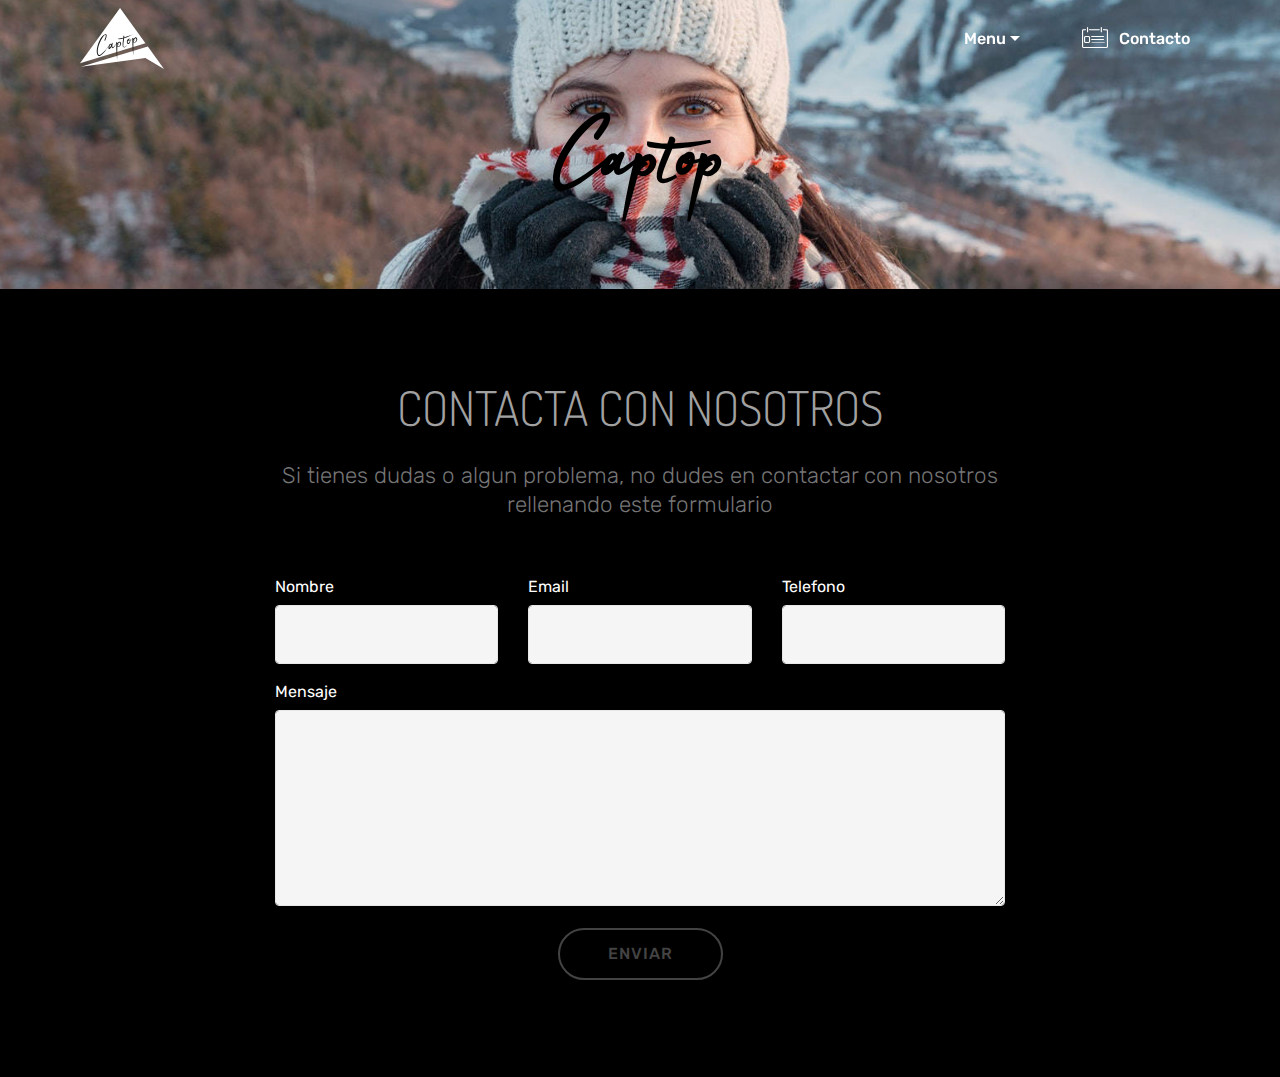
==== commit 42e9b005: "create github pages" ====
--- a/contacto.html
+++ b/contacto.html
@@ -6,7 +6,7 @@
   <meta http-equiv="X-UA-Compatible" content="IE=edge">
   <meta name="generator" content="Mobirise v4.6.6, mobirise.com">
   <meta name="viewport" content="width=device-width, initial-scale=1, minimum-scale=1">
-  <link rel="shortcut icon" href="assets/images/logo2-a-1.svg" type="image/x-icon">
+  <link rel="shortcut icon" href="assets/images/logo1-a.svg" type="image/x-icon">
   <meta name="description" content="">
   <title>Contacto</title>
   <link rel="stylesheet" href="assets/web/assets/mobirise-icons/mobirise-icons.css">
@@ -40,25 +40,25 @@
             <div class="navbar-brand">
                 <span class="navbar-logo">
                     
-                         <a href="index.html"><img src="assets/images/logo2-a-1.svg" alt="Mobirise" title="" style="height: 5.4rem;"></a>
+                         <a href="index.html"><img src="assets/images/logo1-a.svg" alt="Mobirise" title="" style="height: 3.8rem;"></a>
                     
                 </span>
                 
             </div>
         </div>
         <div class="collapse navbar-collapse" id="navbarSupportedContent">
-            <ul class="navbar-nav nav-dropdown nav-right" data-app-modern-menu="true"><li class="nav-item dropdown">
-                    <a class="nav-link link dropdown-toggle text-secondary display-7" href="https://mobirise.com" data-toggle="dropdown-submenu" aria-expanded="false">Menu</a><div class="dropdown-menu"><a class="dropdown-item text-secondary display-7" href="guantes.html">Guantes</a></div>
-                </li><li class="nav-item"><a class="nav-link link text-secondary display-7" href="https://mobirise.com"></a></li><li class="nav-item"><a class="nav-link link text-secondary display-7" href="https://mobirise.com"></a></li>
+            <ul class="navbar-nav nav-dropdown nav-right" data-app-modern-menu="true"><li class="nav-item dropdown open">
+                    <a class="nav-link link dropdown-toggle text-success display-4" href="https://mobirise.com" data-toggle="dropdown-submenu" aria-expanded="true">Menu</a><div class="dropdown-menu"><a class="dropdown-item text-success display-4" href="guantes.html">Equipo</a><a class="dropdown-item text-success display-4" href="guantes.html" aria-expanded="true">Ofertas</a><div class="dropdown open"><a class="dropdown-item text-success dropdown-toggle display-4" href="guantes.html" data-toggle="dropdown-submenu" aria-expanded="true">Comprar</a><div class="dropdown-menu dropdown-submenu"><a class="dropdown-item text-success display-4" href="guantes.html">Guantes</a><a class="dropdown-item text-success display-4" href="guantes.html">Gorros</a></div></div></div>
+                </li><li class="nav-item"><a class="nav-link link text-success display-4" href="https://mobirise.com"></a></li><li class="nav-item"><a class="nav-link link text-success display-4" href="https://mobirise.com"></a></li>
                 <li class="nav-item">
-                    <a class="nav-link link text-secondary display-7" href="contacto.html"><span class="mbri-contact-form mbr-iconfont mbr-iconfont-btn"></span>Contacto</a>
+                    <a class="nav-link link text-success display-4" href="contacto.html"><span class="mbri-contact-form mbr-iconfont mbr-iconfont-btn"></span>Contacto</a>
                 </li></ul>
             
         </div>
     </nav>
 </section>
 
-<section class="engine"><a href="https://mobirise.ws/a">best free site builder</a></section><section class="header1 cid-qMp9y2sb4Q mbr-parallax-background" id="header1-h">
+<section class="engine"><a href="https://mobirise.ws/b">best free website creator</a></section><section class="header1 cid-qMp9y2sb4Q mbr-parallax-background" id="header1-h">
 
     
 
@@ -97,7 +97,7 @@
             <div class="media-container-column col-lg-8" data-form-type="formoid">
                     <div data-form-alert="" hidden="">Gracias por contactar con nosotros, le responderemos lo antes posible. :)</div>
             
-                    <form class="mbr-form" action="https://mobirise.com/" method="post" data-form-title="Mobirise Form"><input type="hidden" name="email" data-form-email="true" value="CwK1lJgbt10EMKtwX7HsGAl8DjVcjfV0bcOSW1JVJklhOaJPqnU090bZAW1/lZLxPg0rkuXOEtN1pyR1YtChTVlWdwWMEcW7f8yLIkxkQP5/hunBwJgjudk95UxKI7A6" data-form-field="Email">
+                    <form class="mbr-form" action="https://mobirise.com/" method="post" data-form-title="Mobirise Form"><input type="hidden" name="email" data-form-email="true" value="uxKd5s2uNIHkLtd6OLZgvEmFzMt3XtdiPXk2ex8Q3tq8HX9o7rsvg0tOz9hmiczD+S6RnGR3jVKwYFlhcTRIUkyzgTzi2HsoRWBqoD8EiG1Sa9SBsen4+LgY8jIEdxsC" data-form-field="Email">
                         <div class="row row-sm-offset">
                             <div class="col-md-4 multi-horizontal" data-for="name">
                                 <div class="form-group">
--- a/assets/mobirise/css/mbr-additional.css
+++ b/assets/mobirise/css/mbr-additional.css
@@ -1759,7 +1759,7 @@
 }
 .cid-qMobU757o4 .nav-link:hover,
 .cid-qMobU757o4 .dropdown-item:hover {
-  color: #a1a1a1 !important;
+  color: #ffffff !important;
 }
 .cid-qMobXevbai {
   padding-top: 135px;
@@ -1844,6 +1844,7 @@
 }
 .cid-qMp6RaxOLb foot-menu-item {
   text-align: right;
+  color: #a1a1a1;
 }
 .cid-qMogTEW0zY {
   padding-top: 45px;
@@ -2262,7 +2263,7 @@
 }
 .cid-qMp6c8fF0a .nav-link:hover,
 .cid-qMp6c8fF0a .dropdown-item:hover {
-  color: #a1a1a1 !important;
+  color: #ffffff !important;
 }
 .cid-qMp6c8O4J5 {
   padding-top: 105px;
@@ -2724,7 +2725,7 @@
 }
 .cid-qMp9y1ImsM .nav-link:hover,
 .cid-qMp9y1ImsM .dropdown-item:hover {
-  color: #a1a1a1 !important;
+  color: #ffffff !important;
 }
 .cid-qMp9y2sb4Q {
   padding-top: 105px;
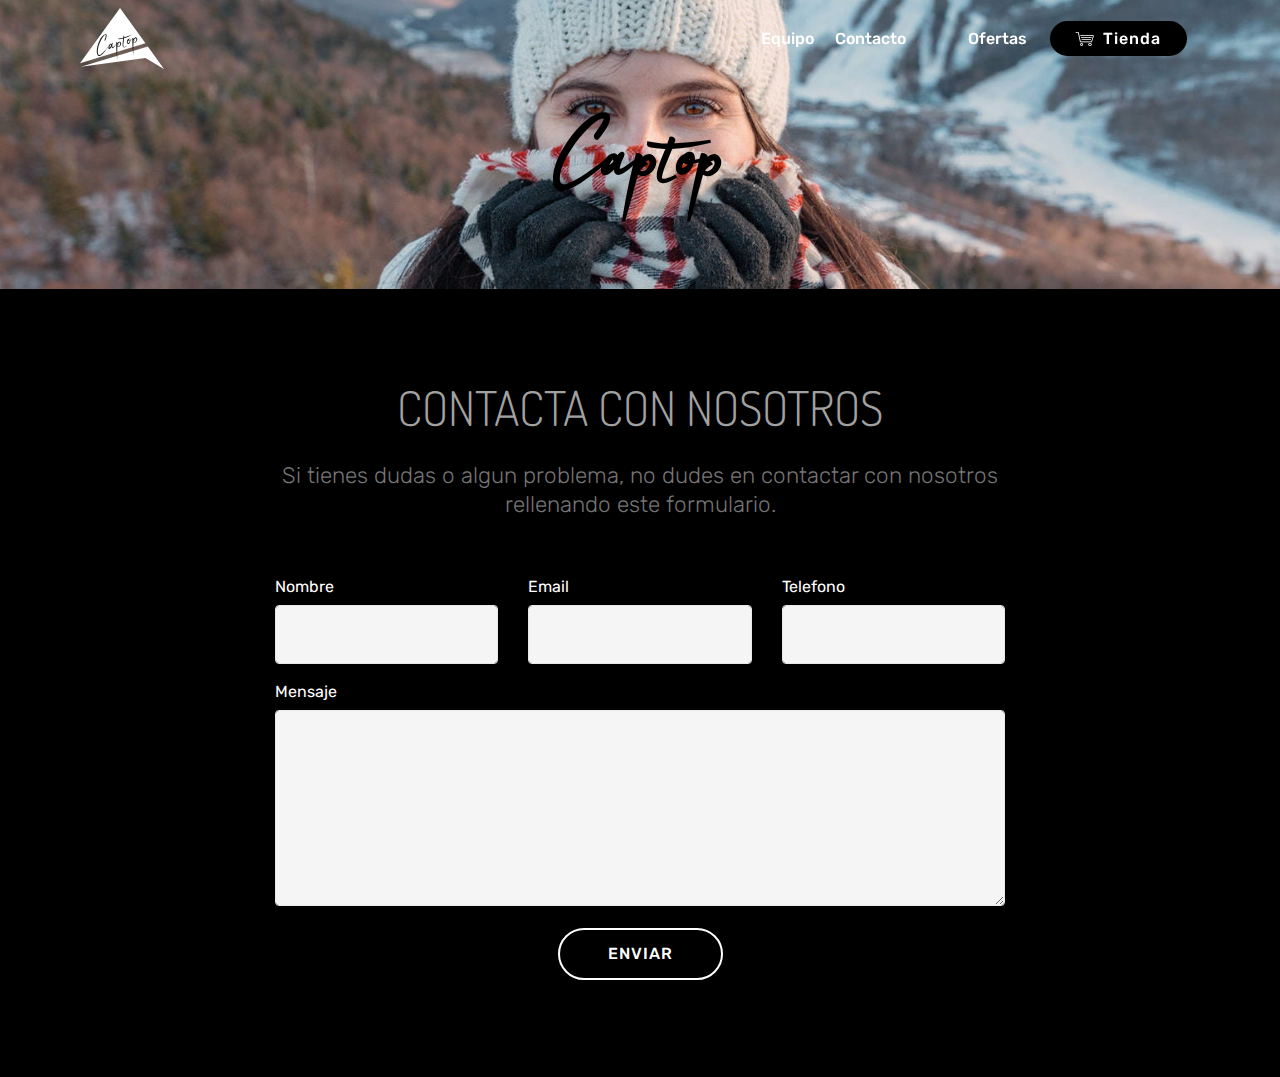
==== commit 515d520a: "create github pages" ====
--- a/contacto.html
+++ b/contacto.html
@@ -47,18 +47,16 @@
             </div>
         </div>
         <div class="collapse navbar-collapse" id="navbarSupportedContent">
-            <ul class="navbar-nav nav-dropdown nav-right" data-app-modern-menu="true"><li class="nav-item dropdown open">
-                    <a class="nav-link link dropdown-toggle text-success display-4" href="https://mobirise.com" data-toggle="dropdown-submenu" aria-expanded="true">Menu</a><div class="dropdown-menu"><a class="dropdown-item text-success display-4" href="guantes.html">Equipo</a><a class="dropdown-item text-success display-4" href="guantes.html" aria-expanded="true">Ofertas</a><div class="dropdown open"><a class="dropdown-item text-success dropdown-toggle display-4" href="guantes.html" data-toggle="dropdown-submenu" aria-expanded="true">Comprar</a><div class="dropdown-menu dropdown-submenu"><a class="dropdown-item text-success display-4" href="guantes.html">Guantes</a><a class="dropdown-item text-success display-4" href="guantes.html">Gorros</a></div></div></div>
-                </li><li class="nav-item"><a class="nav-link link text-success display-4" href="https://mobirise.com"></a></li><li class="nav-item"><a class="nav-link link text-success display-4" href="https://mobirise.com"></a></li>
-                <li class="nav-item">
-                    <a class="nav-link link text-success display-4" href="contacto.html"><span class="mbri-contact-form mbr-iconfont mbr-iconfont-btn"></span>Contacto</a>
+            <ul class="navbar-nav nav-dropdown" data-app-modern-menu="true"><li class="nav-item"><a class="nav-link link text-success display-4" href="equipo.html" aria-expanded="false">Equipo</a></li><li class="nav-item"><a class="nav-link link text-success display-4" href="contacto.html" aria-expanded="true">Contacto</a></li><li class="nav-item"><a class="nav-link link text-success display-4" href="https://mobirise.com"></a></li><li class="nav-item"><a class="nav-link link text-success display-4" href="https://mobirise.com"></a></li><li class="nav-item">
+                    <a class="nav-link link text-success display-4" href="contacto.html">Ofertas</a>
                 </li></ul>
-            
+            <div class="navbar-buttons mbr-section-btn"><a class="btn btn-sm btn-primary display-4" href="guantes.html"><span class="mbri-shopping-cart mbr-iconfont mbr-iconfont-btn" style="font-size: 18px;"></span>Tienda
+                    </a></div>
         </div>
     </nav>
 </section>
 
-<section class="engine"><a href="https://mobirise.ws/b">best free website creator</a></section><section class="header1 cid-qMp9y2sb4Q mbr-parallax-background" id="header1-h">
+<section class="engine"><a href="https://mobirise.ws/h">make your own website</a></section><section class="header1 cid-qMp9y2sb4Q mbr-parallax-background" id="header1-h">
 
     
 
@@ -88,7 +86,7 @@
             <div class="title col-12 col-lg-8">
                 <h2 class="mbr-section-title align-center pb-3 mbr-fonts-style display-2">
                     CONTACTA CON NOSOTROS</h2>
-                <h3 class="mbr-section-subtitle align-center mbr-light pb-3 mbr-fonts-style display-5">Si tienes dudas o algun problema, no dudes en contactar con nosotros rellenando este formulario</h3>
+                <h3 class="mbr-section-subtitle align-center mbr-light pb-3 mbr-fonts-style display-5">Si tienes dudas o algun problema, no dudes en contactar con nosotros rellenando este formulario.</h3>
             </div>
         </div>
     </div>
@@ -97,7 +95,7 @@
             <div class="media-container-column col-lg-8" data-form-type="formoid">
                     <div data-form-alert="" hidden="">Gracias por contactar con nosotros, le responderemos lo antes posible. :)</div>
             
-                    <form class="mbr-form" action="https://mobirise.com/" method="post" data-form-title="Mobirise Form"><input type="hidden" name="email" data-form-email="true" value="uxKd5s2uNIHkLtd6OLZgvEmFzMt3XtdiPXk2ex8Q3tq8HX9o7rsvg0tOz9hmiczD+S6RnGR3jVKwYFlhcTRIUkyzgTzi2HsoRWBqoD8EiG1Sa9SBsen4+LgY8jIEdxsC" data-form-field="Email">
+                    <form class="mbr-form" action="https://mobirise.com/" method="post" data-form-title="Mobirise Form"><input type="hidden" name="email" data-form-email="true" value="qs2idkwNQS1ZqyRqy2X1KS6iH2EGs90shu04c8u/aGRDJ67RhQLSl5pSYK5AImE9CVCZevP9FJlWInyGRtcQL7wOMoRb21kZ7KrnRCTf+9TfsR7oTtQpL+Jr8/EKVoL/" data-form-field="Email">
                         <div class="row row-sm-offset">
                             <div class="col-md-4 multi-horizontal" data-for="name">
                                 <div class="form-group">
@@ -123,7 +121,7 @@
                             <textarea type="text" class="form-control" name="message" rows="7" data-form-field="Message" id="message-form1-k"></textarea>
                         </div>
             
-                        <span class="input-group-btn"><button href="" type="submit" class="btn btn-form btn-warning-outline display-4">ENVIAR</button></span>
+                        <span class="input-group-btn"><button href="" type="submit" class="btn btn-form btn-white-outline display-4">ENVIAR</button></span>
                     </form>
             </div>
         </div>
--- a/assets/mobirise/css/mbr-additional.css
+++ b/assets/mobirise/css/mbr-additional.css
@@ -1599,10 +1599,6 @@
 .cid-qMobU757o4 .collapsed .navbar-collapse.show .navbar-nav .nav-item {
   clear: both;
 }
-.cid-qMobU757o4 .collapsed .navbar-collapse.collapsing .navbar-nav .nav-item:last-child,
-.cid-qMobU757o4 .collapsed .navbar-collapse.show .navbar-nav .nav-item:last-child {
-  margin-bottom: 1rem;
-}
 .cid-qMobU757o4 .collapsed .navbar-collapse.collapsing .navbar-buttons,
 .cid-qMobU757o4 .collapsed .navbar-collapse.show .navbar-buttons {
   text-align: center;
@@ -1697,10 +1693,6 @@
   .cid-qMobU757o4 .navbar-collapse.show .navbar-nav .nav-item {
     clear: both;
   }
-  .cid-qMobU757o4 .navbar-collapse.collapsing .navbar-nav .nav-item:last-child,
-  .cid-qMobU757o4 .navbar-collapse.show .navbar-nav .nav-item:last-child {
-    margin-bottom: 1rem;
-  }
   .cid-qMobU757o4 .navbar-collapse.collapsing .navbar-buttons,
   .cid-qMobU757o4 .navbar-collapse.show .navbar-buttons {
     text-align: center;
@@ -2103,10 +2095,6 @@
 .cid-qMp6c8fF0a .collapsed .navbar-collapse.show .navbar-nav .nav-item {
   clear: both;
 }
-.cid-qMp6c8fF0a .collapsed .navbar-collapse.collapsing .navbar-nav .nav-item:last-child,
-.cid-qMp6c8fF0a .collapsed .navbar-collapse.show .navbar-nav .nav-item:last-child {
-  margin-bottom: 1rem;
-}
 .cid-qMp6c8fF0a .collapsed .navbar-collapse.collapsing .navbar-buttons,
 .cid-qMp6c8fF0a .collapsed .navbar-collapse.show .navbar-buttons {
   text-align: center;
@@ -2201,10 +2189,6 @@
   .cid-qMp6c8fF0a .navbar-collapse.show .navbar-nav .nav-item {
     clear: both;
   }
-  .cid-qMp6c8fF0a .navbar-collapse.collapsing .navbar-nav .nav-item:last-child,
-  .cid-qMp6c8fF0a .navbar-collapse.show .navbar-nav .nav-item:last-child {
-    margin-bottom: 1rem;
-  }
   .cid-qMp6c8fF0a .navbar-collapse.collapsing .navbar-buttons,
   .cid-qMp6c8fF0a .navbar-collapse.show .navbar-buttons {
     text-align: center;
@@ -2317,7 +2301,7 @@
   color: #a1a1a1;
 }
 .cid-qMp6c9KyeG {
-  padding-top: 45px;
+  padding-top: 0px;
   padding-bottom: 60px;
   background-color: #000000;
 }
@@ -2564,10 +2548,6 @@
 .cid-qMp9y1ImsM .collapsed .navbar-collapse.collapsing .navbar-nav .nav-item,
 .cid-qMp9y1ImsM .collapsed .navbar-collapse.show .navbar-nav .nav-item {
   clear: both;
-}
-.cid-qMp9y1ImsM .collapsed .navbar-collapse.collapsing .navbar-nav .nav-item:last-child,
-.cid-qMp9y1ImsM .collapsed .navbar-collapse.show .navbar-nav .nav-item:last-child {
-  margin-bottom: 1rem;
 }
 .cid-qMp9y1ImsM .collapsed .navbar-collapse.collapsing .navbar-buttons,
 .cid-qMp9y1ImsM .collapsed .navbar-collapse.show .navbar-buttons {
@@ -2663,10 +2643,6 @@
   .cid-qMp9y1ImsM .navbar-collapse.show .navbar-nav .nav-item {
     clear: both;
   }
-  .cid-qMp9y1ImsM .navbar-collapse.collapsing .navbar-nav .nav-item:last-child,
-  .cid-qMp9y1ImsM .navbar-collapse.show .navbar-nav .nav-item:last-child {
-    margin-bottom: 1rem;
-  }
   .cid-qMp9y1ImsM .navbar-collapse.collapsing .navbar-buttons,
   .cid-qMp9y1ImsM .navbar-collapse.show .navbar-buttons {
     text-align: center;
@@ -2768,3 +2744,457 @@
 .cid-qMp9KgMNsr LABEL {
   color: #ffffff;
 }
+.cid-qMEzHTfYta .navbar {
+  padding: .5rem 0;
+  background: #000000;
+  transition: none;
+  min-height: 77px;
+}
+.cid-qMEzHTfYta .navbar-dropdown.bg-color.transparent.opened {
+  background: #000000;
+}
+.cid-qMEzHTfYta a {
+  font-style: normal;
+}
+.cid-qMEzHTfYta .nav-item span {
+  padding-right: 0.4em;
+  line-height: 0.5em;
+  vertical-align: text-bottom;
+  position: relative;
+  text-decoration: none;
+}
+.cid-qMEzHTfYta .nav-item a {
+  display: flex;
+  align-items: center;
+  justify-content: center;
+  padding: 0.7rem 0 !important;
+  margin: 0rem .65rem !important;
+}
+.cid-qMEzHTfYta .nav-item:focus,
+.cid-qMEzHTfYta .nav-link:focus {
+  outline: none;
+}
+.cid-qMEzHTfYta .btn {
+  padding: 0.4rem 1.5rem;
+  display: inline-flex;
+  align-items: center;
+}
+.cid-qMEzHTfYta .btn .mbr-iconfont {
+  font-size: 1.6rem;
+}
+.cid-qMEzHTfYta .menu-logo {
+  margin-right: auto;
+}
+.cid-qMEzHTfYta .menu-logo .navbar-brand {
+  display: flex;
+  margin-left: 5rem;
+  padding: 0;
+  transition: padding .2s;
+  min-height: 3.8rem;
+  align-items: center;
+}
+.cid-qMEzHTfYta .menu-logo .navbar-brand .navbar-caption-wrap {
+  display: -webkit-flex;
+  -webkit-align-items: center;
+  align-items: center;
+  word-break: break-word;
+  min-width: 7rem;
+  margin: .3rem 0;
+}
+.cid-qMEzHTfYta .menu-logo .navbar-brand .navbar-caption-wrap .navbar-caption {
+  line-height: 1.2rem !important;
+  padding-right: 2rem;
+}
+.cid-qMEzHTfYta .menu-logo .navbar-brand .navbar-logo {
+  font-size: 4rem;
+  transition: font-size 0.25s;
+}
+.cid-qMEzHTfYta .menu-logo .navbar-brand .navbar-logo img {
+  display: flex;
+}
+.cid-qMEzHTfYta .menu-logo .navbar-brand .navbar-logo .mbr-iconfont {
+  transition: font-size 0.25s;
+}
+.cid-qMEzHTfYta .navbar-toggleable-sm .navbar-collapse {
+  justify-content: flex-end;
+  -webkit-justify-content: flex-end;
+  padding-right: 5rem;
+  width: auto;
+}
+.cid-qMEzHTfYta .navbar-toggleable-sm .navbar-collapse .navbar-nav {
+  flex-wrap: wrap;
+  -webkit-flex-wrap: wrap;
+  padding-left: 0;
+}
+.cid-qMEzHTfYta .navbar-toggleable-sm .navbar-collapse .navbar-nav .nav-item {
+  -webkit-align-self: center;
+  align-self: center;
+}
+.cid-qMEzHTfYta .navbar-toggleable-sm .navbar-collapse .navbar-buttons {
+  padding-left: 0;
+  padding-bottom: 0;
+}
+.cid-qMEzHTfYta .dropdown .dropdown-menu {
+  background: #000000;
+  display: none;
+  position: absolute;
+  min-width: 5rem;
+  padding-top: 1.4rem;
+  padding-bottom: 1.4rem;
+  text-align: left;
+}
+.cid-qMEzHTfYta .dropdown .dropdown-menu .dropdown-item {
+  width: auto;
+  padding: 0.235em 1.5385em 0.235em 1.5385em !important;
+}
+.cid-qMEzHTfYta .dropdown .dropdown-menu .dropdown-item::after {
+  right: 0.5rem;
+}
+.cid-qMEzHTfYta .dropdown .dropdown-menu .dropdown-submenu {
+  margin: 0;
+}
+.cid-qMEzHTfYta .dropdown.open > .dropdown-menu {
+  display: block;
+}
+.cid-qMEzHTfYta .navbar-toggleable-sm.opened:after {
+  position: absolute;
+  width: 100vw;
+  height: 100vh;
+  content: '';
+  background-color: rgba(0, 0, 0, 0.1);
+  left: 0;
+  bottom: 0;
+  transform: translateY(100%);
+  -webkit-transform: translateY(100%);
+  z-index: 1000;
+}
+.cid-qMEzHTfYta .navbar.navbar-short {
+  min-height: 60px;
+  transition: all .2s;
+}
+.cid-qMEzHTfYta .navbar.navbar-short .navbar-toggler-right {
+  top: 20px;
+}
+.cid-qMEzHTfYta .navbar.navbar-short .navbar-logo a {
+  font-size: 2.5rem !important;
+  line-height: 2.5rem;
+  transition: font-size 0.25s;
+}
+.cid-qMEzHTfYta .navbar.navbar-short .navbar-logo a .mbr-iconfont {
+  font-size: 2.5rem !important;
+}
+.cid-qMEzHTfYta .navbar.navbar-short .navbar-logo a img {
+  height: 3rem !important;
+}
+.cid-qMEzHTfYta .navbar.navbar-short .navbar-brand {
+  min-height: 3rem;
+}
+.cid-qMEzHTfYta button.navbar-toggler {
+  width: 31px;
+  height: 18px;
+  cursor: pointer;
+  transition: all .2s;
+  top: 1.5rem;
+  right: 1rem;
+}
+.cid-qMEzHTfYta button.navbar-toggler:focus {
+  outline: none;
+}
+.cid-qMEzHTfYta button.navbar-toggler .hamburger span {
+  position: absolute;
+  right: 0;
+  width: 30px;
+  height: 2px;
+  border-right: 5px;
+  background-color: #ffffff;
+}
+.cid-qMEzHTfYta button.navbar-toggler .hamburger span:nth-child(1) {
+  top: 0;
+  transition: all .2s;
+}
+.cid-qMEzHTfYta button.navbar-toggler .hamburger span:nth-child(2) {
+  top: 8px;
+  transition: all .15s;
+}
+.cid-qMEzHTfYta button.navbar-toggler .hamburger span:nth-child(3) {
+  top: 8px;
+  transition: all .15s;
+}
+.cid-qMEzHTfYta button.navbar-toggler .hamburger span:nth-child(4) {
+  top: 16px;
+  transition: all .2s;
+}
+.cid-qMEzHTfYta nav.opened .hamburger span:nth-child(1) {
+  top: 8px;
+  width: 0;
+  opacity: 0;
+  right: 50%;
+  transition: all .2s;
+}
+.cid-qMEzHTfYta nav.opened .hamburger span:nth-child(2) {
+  -webkit-transform: rotate(45deg);
+  transform: rotate(45deg);
+  transition: all .25s;
+}
+.cid-qMEzHTfYta nav.opened .hamburger span:nth-child(3) {
+  -webkit-transform: rotate(-45deg);
+  transform: rotate(-45deg);
+  transition: all .25s;
+}
+.cid-qMEzHTfYta nav.opened .hamburger span:nth-child(4) {
+  top: 8px;
+  width: 0;
+  opacity: 0;
+  right: 50%;
+  transition: all .2s;
+}
+.cid-qMEzHTfYta .collapsed.navbar-expand {
+  flex-direction: column;
+}
+.cid-qMEzHTfYta .collapsed .btn {
+  display: flex;
+}
+.cid-qMEzHTfYta .collapsed .navbar-collapse {
+  display: none !important;
+  padding-right: 0 !important;
+}
+.cid-qMEzHTfYta .collapsed .navbar-collapse.collapsing,
+.cid-qMEzHTfYta .collapsed .navbar-collapse.show {
+  display: block !important;
+}
+.cid-qMEzHTfYta .collapsed .navbar-collapse.collapsing .navbar-nav,
+.cid-qMEzHTfYta .collapsed .navbar-collapse.show .navbar-nav {
+  display: block;
+  text-align: center;
+}
+.cid-qMEzHTfYta .collapsed .navbar-collapse.collapsing .navbar-nav .nav-item,
+.cid-qMEzHTfYta .collapsed .navbar-collapse.show .navbar-nav .nav-item {
+  clear: both;
+}
+.cid-qMEzHTfYta .collapsed .navbar-collapse.collapsing .navbar-buttons,
+.cid-qMEzHTfYta .collapsed .navbar-collapse.show .navbar-buttons {
+  text-align: center;
+}
+.cid-qMEzHTfYta .collapsed .navbar-collapse.collapsing .navbar-buttons:last-child,
+.cid-qMEzHTfYta .collapsed .navbar-collapse.show .navbar-buttons:last-child {
+  margin-bottom: 1rem;
+}
+.cid-qMEzHTfYta .collapsed button.navbar-toggler {
+  display: block;
+}
+.cid-qMEzHTfYta .collapsed .navbar-brand {
+  margin-left: 1rem !important;
+}
+.cid-qMEzHTfYta .collapsed .navbar-toggleable-sm {
+  flex-direction: column;
+  -webkit-flex-direction: column;
+}
+.cid-qMEzHTfYta .collapsed .dropdown .dropdown-menu {
+  width: 100%;
+  text-align: center;
+  position: relative;
+  opacity: 0;
+  display: block;
+  height: 0;
+  visibility: hidden;
+  padding: 0;
+  transition-duration: .5s;
+  transition-property: opacity,padding,height;
+}
+.cid-qMEzHTfYta .collapsed .dropdown.open > .dropdown-menu {
+  position: relative;
+  opacity: 1;
+  height: auto;
+  padding: 1.4rem 0;
+  visibility: visible;
+}
+.cid-qMEzHTfYta .collapsed .dropdown .dropdown-submenu {
+  left: 0;
+  text-align: center;
+  width: 100%;
+}
+.cid-qMEzHTfYta .collapsed .dropdown .dropdown-toggle[data-toggle="dropdown-submenu"]::after {
+  margin-top: 0;
+  position: inherit;
+  right: 0;
+  top: 50%;
+  display: inline-block;
+  width: 0;
+  height: 0;
+  margin-left: .3em;
+  vertical-align: middle;
+  content: "";
+  border-top: .30em solid;
+  border-right: .30em solid transparent;
+  border-left: .30em solid transparent;
+}
+@media (max-width: 991px) {
+  .cid-qMEzHTfYta .navbar-expand {
+    flex-direction: column;
+  }
+  .cid-qMEzHTfYta img {
+    height: 3.8rem !important;
+  }
+  .cid-qMEzHTfYta .btn {
+    display: flex;
+  }
+  .cid-qMEzHTfYta button.navbar-toggler {
+    display: block;
+  }
+  .cid-qMEzHTfYta .navbar-brand {
+    margin-left: 1rem !important;
+  }
+  .cid-qMEzHTfYta .navbar-toggleable-sm {
+    flex-direction: column;
+    -webkit-flex-direction: column;
+  }
+  .cid-qMEzHTfYta .navbar-collapse {
+    display: none !important;
+    padding-right: 0 !important;
+  }
+  .cid-qMEzHTfYta .navbar-collapse.collapsing,
+  .cid-qMEzHTfYta .navbar-collapse.show {
+    display: block !important;
+  }
+  .cid-qMEzHTfYta .navbar-collapse.collapsing .navbar-nav,
+  .cid-qMEzHTfYta .navbar-collapse.show .navbar-nav {
+    display: block;
+    text-align: center;
+  }
+  .cid-qMEzHTfYta .navbar-collapse.collapsing .navbar-nav .nav-item,
+  .cid-qMEzHTfYta .navbar-collapse.show .navbar-nav .nav-item {
+    clear: both;
+  }
+  .cid-qMEzHTfYta .navbar-collapse.collapsing .navbar-buttons,
+  .cid-qMEzHTfYta .navbar-collapse.show .navbar-buttons {
+    text-align: center;
+  }
+  .cid-qMEzHTfYta .navbar-collapse.collapsing .navbar-buttons:last-child,
+  .cid-qMEzHTfYta .navbar-collapse.show .navbar-buttons:last-child {
+    margin-bottom: 1rem;
+  }
+  .cid-qMEzHTfYta .dropdown .dropdown-menu {
+    width: 100%;
+    text-align: center;
+    position: relative;
+    opacity: 0;
+    display: block;
+    height: 0;
+    visibility: hidden;
+    padding: 0;
+    transition-duration: .5s;
+    transition-property: opacity,padding,height;
+  }
+  .cid-qMEzHTfYta .dropdown.open > .dropdown-menu {
+    position: relative;
+    opacity: 1;
+    height: auto;
+    padding: 1.4rem 0;
+    visibility: visible;
+  }
+  .cid-qMEzHTfYta .dropdown .dropdown-submenu {
+    left: 0;
+    text-align: center;
+    width: 100%;
+  }
+  .cid-qMEzHTfYta .dropdown .dropdown-toggle[data-toggle="dropdown-submenu"]::after {
+    margin-top: 0;
+    position: inherit;
+    right: 0;
+    top: 50%;
+    display: inline-block;
+    width: 0;
+    height: 0;
+    margin-left: .3em;
+    vertical-align: middle;
+    content: "";
+    border-top: .30em solid;
+    border-right: .30em solid transparent;
+    border-left: .30em solid transparent;
+  }
+}
+@media (min-width: 767px) {
+  .cid-qMEzHTfYta .menu-logo {
+    flex-shrink: 0;
+  }
+}
+.cid-qMEzHTfYta .navbar-collapse {
+  flex-basis: auto;
+}
+.cid-qMEzHTfYta .nav-link:hover,
+.cid-qMEzHTfYta .dropdown-item:hover {
+  color: #ffffff !important;
+}
+.cid-qMEzHTWpF9 {
+  padding-top: 105px;
+  padding-bottom: 45px;
+  background-image: url("../../../assets/images/mbr-1-1620x1080.jpg");
+}
+.cid-qMEzHTWpF9 H1 {
+  color: #000000;
+}
+.cid-qMEBI4OxUT {
+  padding-top: 60px;
+  padding-bottom: 0px;
+  background-color: #000000;
+}
+.cid-qMEBI4OxUT .mbr-section-subtitle {
+  color: #767676;
+}
+.cid-qMEBI4OxUT H2 {
+  color: #a1a1a1;
+}
+.cid-qMEzO7T8FV {
+  padding-top: 30px;
+  padding-bottom: 60px;
+  background-color: #000000;
+}
+.cid-qMEzO7T8FV .mbr-text,
+.cid-qMEzO7T8FV blockquote {
+  color: #767676;
+}
+.cid-qMEzX3zCs6 {
+  padding-top: 0px;
+  padding-bottom: 45px;
+  background-color: #000000;
+}
+.cid-qMEzX3zCs6 .card-box {
+  padding: 0 2rem;
+}
+.cid-qMEzX3zCs6 .mbr-section-btn {
+  padding-top: 1rem;
+}
+.cid-qMEzX3zCs6 .mbr-section-btn a {
+  margin-top: 1rem;
+  margin-bottom: 0;
+}
+.cid-qMEzX3zCs6 h4 {
+  font-weight: 500;
+  margin-bottom: 0;
+  text-align: left;
+  padding-top: 2rem;
+}
+.cid-qMEzX3zCs6 p {
+  margin-bottom: 0;
+  text-align: left;
+  padding-top: 1.5rem;
+}
+.cid-qMEzX3zCs6 .mbr-text {
+  color: #cccccc;
+  text-align: center;
+}
+.cid-qMEzX3zCs6 .card-wrapper {
+  height: 100%;
+  padding-bottom: 2rem;
+  background: #414141;
+  box-shadow: 0px 0px 0px 0px rgba(0, 0, 0, 0);
+  transition: box-shadow 0.3s;
+}
+.cid-qMEzX3zCs6 .card-wrapper:hover {
+  box-shadow: 0px 0px 30px 0px rgba(0, 0, 0, 0.05);
+  transition: box-shadow 0.3s;
+}
+.cid-qMEzX3zCs6 .card-title {
+  color: #efefef;
+  text-align: center;
+}
